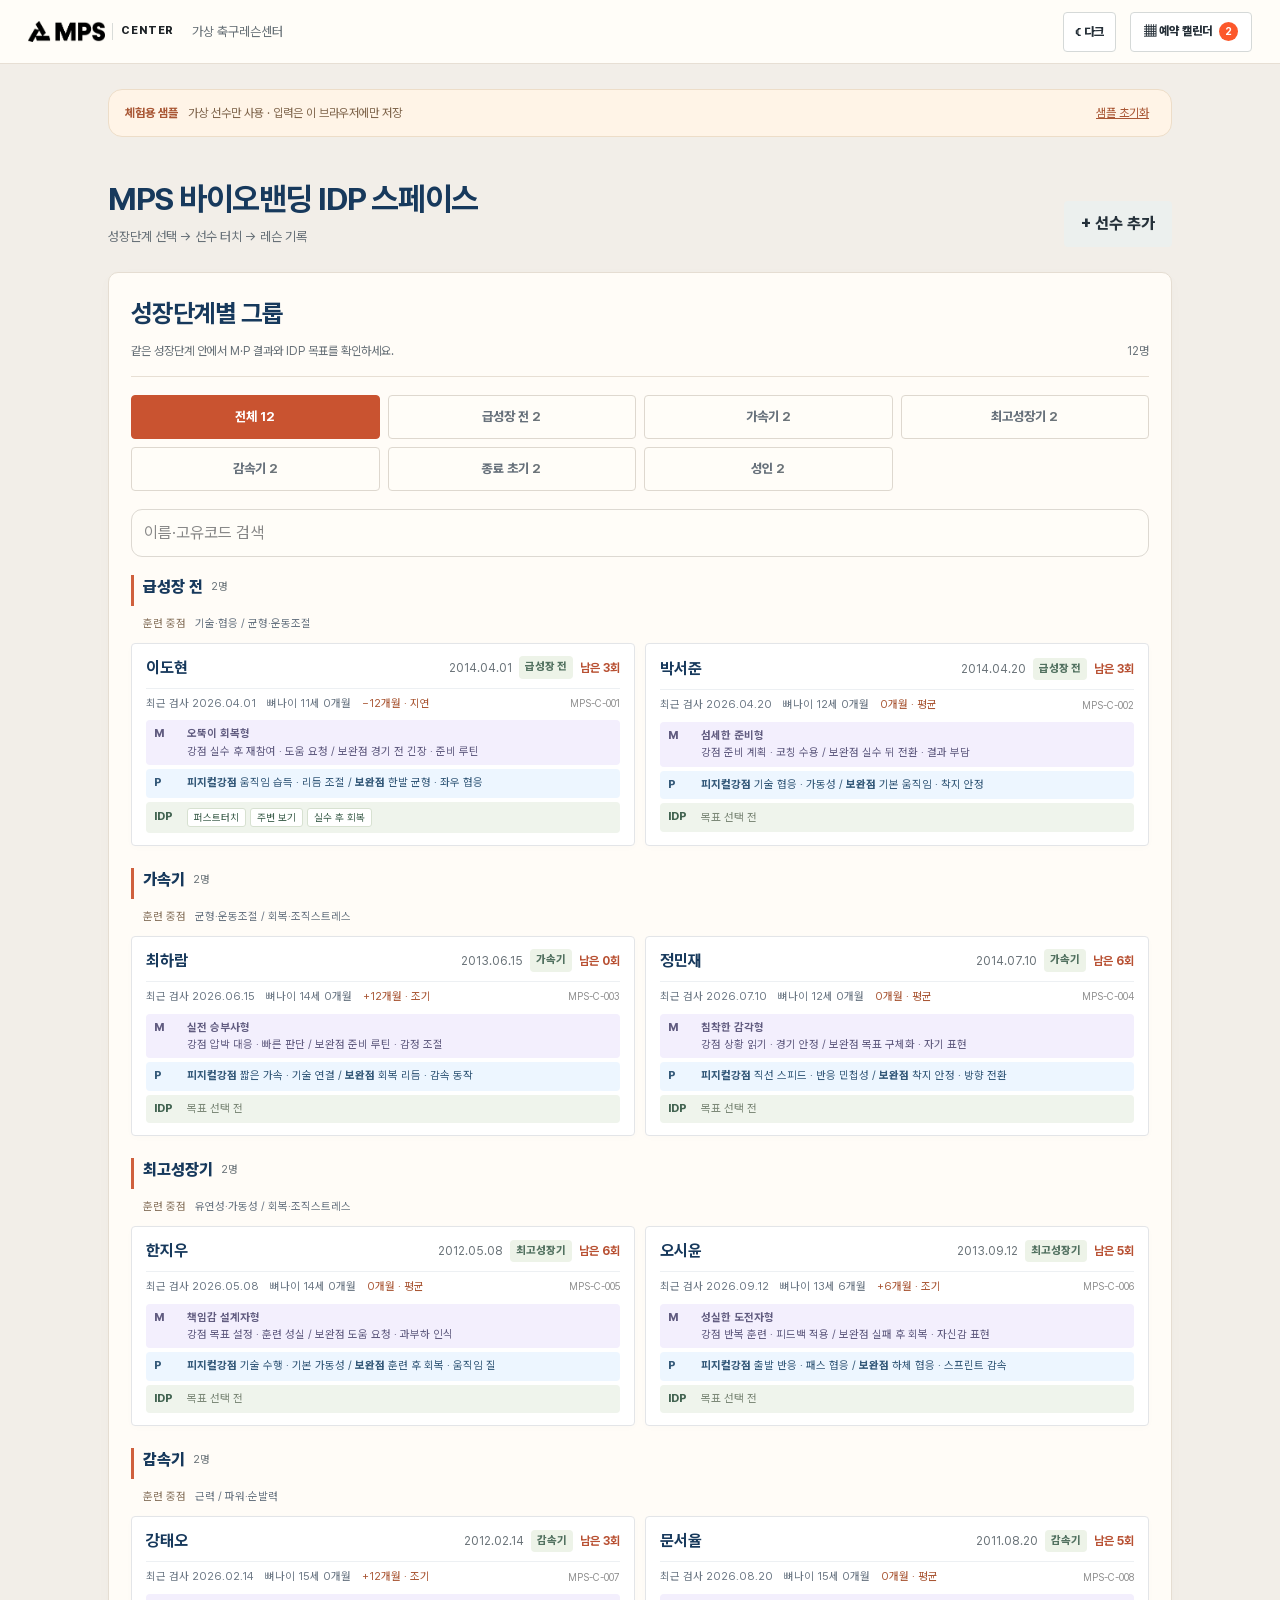
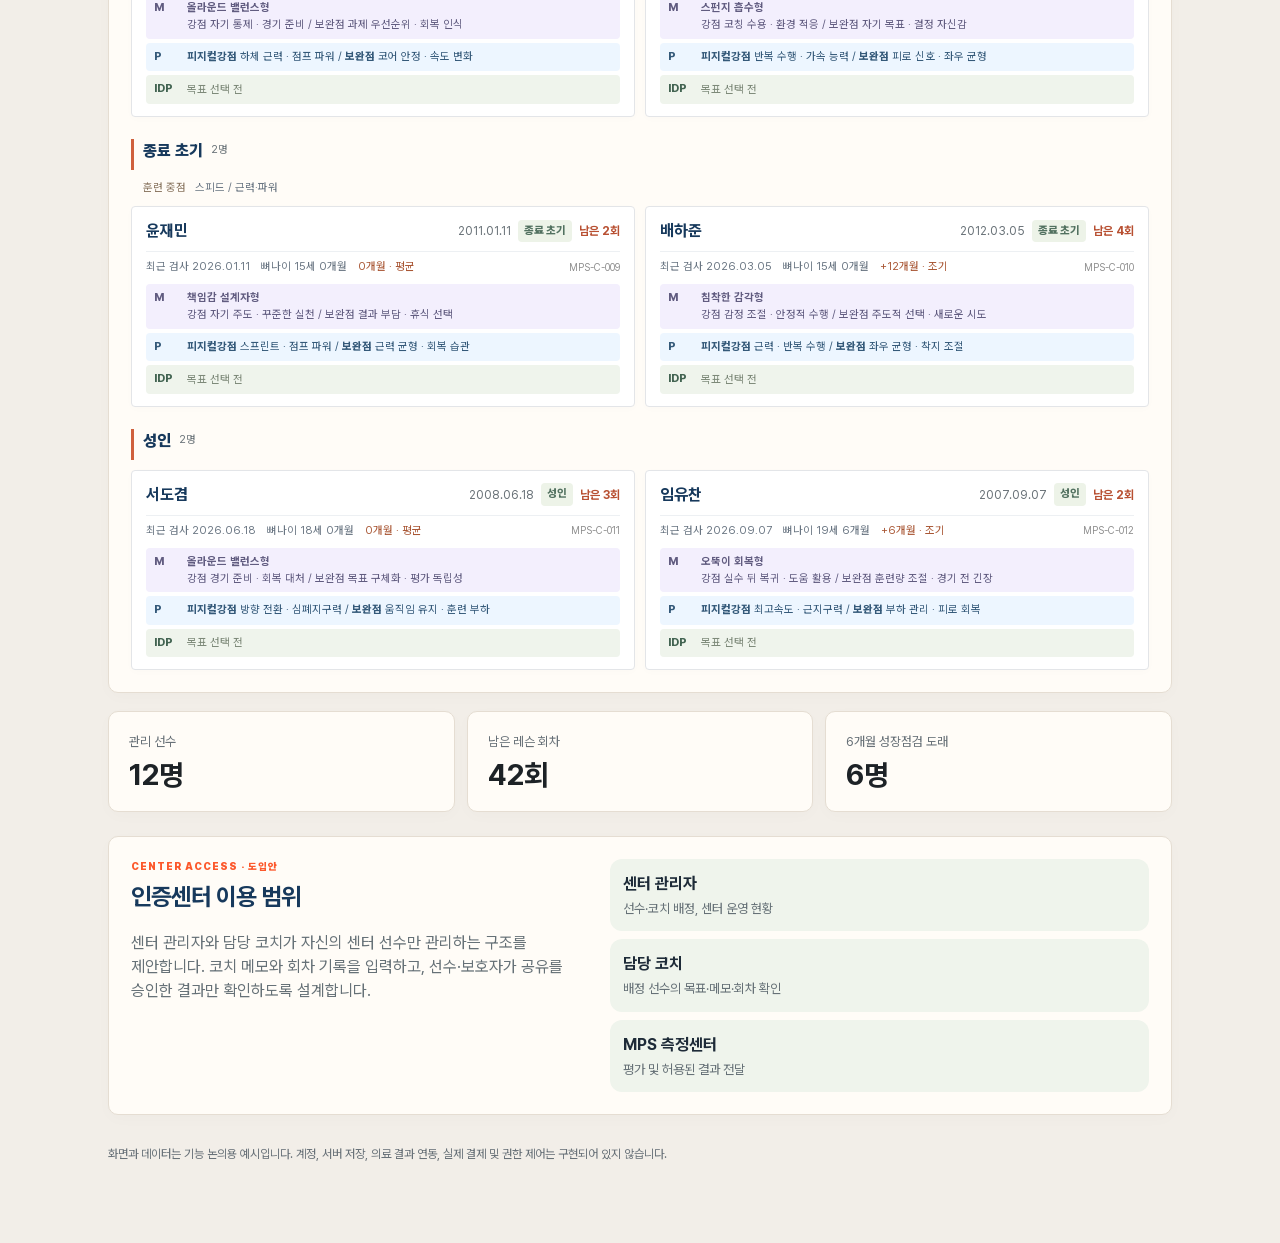
==== index.html @ d2cff434 "Add MPS bio-banding IDP center dashboard samples" ====
<!doctype html>
<html lang="ko" data-initial-theme="light">
<head><meta charset="utf-8"><meta name="viewport" content="width=device-width, initial-scale=1"><meta name="description" content="MPS 레슨센터 지도자용 선수관리 대시보드 샘플"><title>MPS Center | 선수관리 샘플</title><link rel="stylesheet" href="style.css"></head>
<body>
  <header class="topbar"><div class="brand"><img src="logo.png" alt="MPS"><span>CENTER</span></div><span class="center-name">가상 축구레슨센터</span><div class="header-actions"><button id="theme-toggle" class="theme-toggle" type="button" aria-label="라이트 모드로 변경" aria-pressed="false">☼ <span>라이트</span></button><button id="calendar-open" class="calendar-trigger" type="button" aria-haspopup="dialog">▦ 예약 캘린더 <b id="upcoming-count">0</b></button></div></header>
  <main class="shell">
    <div class="demo"><b>체험용 샘플</b><span>가상 선수만 사용 · 입력은 이 브라우저에만 저장</span><button id="reset" type="button">샘플 초기화</button></div>
    <div class="heading"><div><h1>MPS 바이오밴딩 IDP 스페이스</h1><p>성장단계 선택 → 선수 터치 → 레슨 기록</p></div><button class="button soft" id="add-player" type="button">+ 선수 추가</button></div>
    <div class="main-grid"><section class="roster panel" aria-labelledby="roster-title"><div class="panel-head"><div><h2 id="roster-title">성장단계별 그룹</h2><p class="roster-intro">같은 성장단계 안에서 M·P 결과와 IDP 목표를 확인하세요.</p></div><span id="visible-count"></span></div><div id="stage-filters" class="stage-filters" aria-label="성장단계 필터"></div><div id="stage-guide" class="stage-guide" hidden aria-live="polite"></div><label class="search-label"><span class="sr-only">선수 검색</span><input id="search" type="search" placeholder="이름·고유코드 검색"></label><div id="player-list" class="player-list"></div></section></div>
    <section class="stats" aria-label="센터 운영 요약"><article><span>관리 선수</span><strong id="total-players">0명</strong></article><article><span>남은 레슨 회차</span><strong id="total-remaining">0회</strong></article><article><span>6개월 성장점검 도래</span><strong id="due-count">0명</strong></article></section>
    <section class="access panel"><div><p class="eyebrow">CENTER ACCESS · 도입안</p><h2>인증센터 이용 범위</h2><p>센터 관리자와 담당 코치가 자신의 센터 선수만 관리하는 구조를 제안합니다. 코치 메모와 회차 기록을 입력하고, 선수·보호자가 공유를 승인한 결과만 확인하도록 설계합니다.</p></div><div class="access-cards"><div><b>센터 관리자</b><span>선수·코치 배정, 센터 운영 현황</span></div><div><b>담당 코치</b><span>배정 선수의 목표·메모·회차 확인</span></div><div><b>MPS 측정센터</b><span>평가 및 허용된 결과 전달</span></div></div></section>
    <footer>화면과 데이터는 기능 논의용 예시입니다. 계정, 서버 저장, 의료 결과 연동, 실제 결제 및 권한 제어는 구현되어 있지 않습니다.</footer>
  </main>
  <dialog id="player-detail-dialog" aria-label="선수 정보 및 수정"><div class="player-modal-head"><span>선수 관리</span><button id="player-detail-close" type="button" aria-label="선수 정보 닫기">×</button></div><section class="detail" id="detail" aria-live="polite"></section></dialog>
  <dialog id="player-dialog"><form id="player-form" method="dialog"><div class="dialog-head"><h2>선수 추가</h2><button type="button" id="close-dialog" aria-label="닫기">×</button></div><p>가상 선수만 입력하세요. 고유코드는 자동으로 붙고, MPS 검사 결과는 연계 전으로 표시됩니다.</p><label>선수 이름<input name="name" required maxlength="20" autocomplete="off"></label><label>생년월일<input name="dob" type="date" required></label><label>소속 반<input name="group" maxlength="20" placeholder="예: U12" autocomplete="off"></label><label>담당 코치<input name="coach" maxlength="20" autocomplete="off"></label><button class="button primary" type="submit">추가하기</button></form></dialog>
  <dialog id="calendar-dialog" aria-labelledby="calendar-title"><div class="calendar-modal"><div class="dialog-head"><div><p class="eyebrow">CENTER SCHEDULE</p><h2 id="calendar-title">예약 캘린더</h2></div><button type="button" id="calendar-close" aria-label="예약 캘린더 닫기">×</button></div><p class="calendar-help">선수별 레슨·측정·상담 일정을 기록합니다. 예약 등록만으로 레슨 회차가 차감되지는 않습니다.</p><div class="calendar-layout"><section class="calendar-main" aria-label="월별 예약 달력"><div class="calendar-nav"><button type="button" id="month-prev" aria-label="이전 달">‹</button><h3 id="month-label"></h3><button type="button" id="month-next" aria-label="다음 달">›</button></div><div class="weekdays"><span>일</span><span>월</span><span>화</span><span>수</span><span>목</span><span>금</span><span>토</span></div><div class="day-grid" id="day-grid"></div></section><section class="calendar-side" aria-label="선택한 날짜의 예약"><h3 id="selected-date-label"></h3><div id="booking-list" class="booking-list"></div><form id="booking-form"><input type="hidden" name="bookingId"><label>선수<select name="playerId" id="booking-player" required></select></label><div class="form-pair"><label>날짜<input type="date" name="date" required></label><label>시간<input type="time" name="time" required value="16:00"></label></div><label>일정<select name="type"><option>레슨</option><option>측정</option><option>상담</option></select></label><label>메모<input name="memo" maxlength="100" placeholder="예: 보호자 동행"></label><div class="form-actions"><button type="button" id="booking-cancel" hidden>수정 취소</button><button class="button primary" type="submit" id="booking-submit">예약 추가</button></div></form></section></div><p class="calendar-google-note">각 예약의 ‘Google에 추가’를 누르면 새 일정 작성 화면이 열립니다. 저장은 직접 확인해 주세요. 두 캘린더는 자동 동기화되지 않습니다.</p><p class="calendar-foot">가상 선수와 예약만 사용하세요. 예약은 이 브라우저에만 저장됩니다.</p></div></dialog>
  <script src="app.js"></script><script src="idp.js"></script><script src="calendar.js"></script>
</body></html>
---- style.css ----
@font-face { font-family:Pretendard; src:url('PretendardVariable.woff2') format('woff2'); font-weight:100 900; font-display:swap; }
:root { --ink:#15312d; --green:#173c36; --muted:#718278; --line:#e0e8df; --lime:#dcefa0; }
* { box-sizing:border-box; }
body { margin:0; background:#f4f5f0; color:var(--ink); font-family:Pretendard,Arial,sans-serif; line-height:1.5; }
button,input,textarea { font:inherit; }
button { cursor:pointer; }
a { color:inherit; }
.topbar { min-height:64px; background:var(--green); color:#fff; display:flex; align-items:center; gap:18px; padding:12px max(20px,calc((100vw - 1180px)/2)); }
.brand { display:flex; align-items:center; gap:8px; font-size:15px; letter-spacing:.04em; }
.symbol { font-size:25px; color:#d8e987; line-height:1; }
.center-name { font-size:13px; color:#c1d5cb; }
.topbar a { margin-left:auto; text-decoration:none; font-size:13px; font-weight:700; }
.shell { width:min(1180px,calc(100% - 40px)); margin:auto; padding:25px 0 50px; }
.demo { display:flex; align-items:center; gap:10px; background:#e7eddb; border:1px solid #d4dfc9; padding:10px 14px; border-radius:9px; font-size:12px; color:#496057; }
.demo b { color:#24463d; white-space:nowrap; }
.demo button { margin-left:auto; white-space:nowrap; border:0; background:transparent; text-decoration:underline; font-size:12px; color:#496057; }
.heading { display:flex; justify-content:space-between; align-items:end; gap:20px; margin:44px 0 25px; }
.eyebrow { font-size:11px; font-weight:900; letter-spacing:.14em; color:#729142; margin:0 0 5px; }
.heading h1 { font-size:42px; letter-spacing:-.05em; line-height:1.1; margin:0; }
.heading p:last-child { margin:8px 0 0; color:#687d74; }
.button { border:0; border-radius:8px; padding:11px 17px; min-height:44px; font-weight:800; }
.button.primary { background:#173f36; color:white; }
.button.soft { background:#e2edbc; color:#193e35; }
.button:disabled { opacity:.45; cursor:not-allowed; }
.stats { display:grid; grid-template-columns:repeat(3,1fr); gap:12px; margin-bottom:18px; }
.stats article,.panel { background:white; border:1px solid #e1e7dc; border-radius:12px; }
.stats article { padding:20px; }
.stats span { display:block; color:#72837a; font-size:13px; }
.stats strong { display:block; font-size:29px; margin-top:7px; line-height:1.1; }
.main-grid { display:grid; grid-template-columns:350px minmax(0,1fr); gap:16px; align-items:start; }
.main-grid > * { min-width:0; }
.panel { padding:22px; }
.panel-head { display:flex; align-items:end; justify-content:space-between; gap:8px; }
.panel h2 { font-size:24px; letter-spacing:-.04em; margin:0; }
.panel-head>span { font-size:12px; color:#75847d; }
.search-label input { width:100%; border:1px solid #d6e0d8; background:#f8faf6; border-radius:8px; padding:11px 12px; margin:20px 0 10px; outline-color:#6c9a56; }
.player-list { display:grid; gap:8px; max-height:650px; overflow:auto; }
.player-item { text-align:left; display:flex; align-items:center; gap:12px; border:1px solid var(--line); background:#fff; border-radius:9px; padding:13px; width:100%; color:#18372f; }
.player-item.selected { border-color:#699746; background:#f2f8e7; }
.avatar { width:39px; height:39px; flex:0 0 39px; border-radius:50%; display:grid; place-items:center; background:#d8e9c9; color:#3c6448; font-weight:800; }
.player-meta { flex:1; min-width:0; }
.player-meta b,.player-meta small { display:block; }
.player-meta small { font-size:12px; color:#7b8a80; white-space:nowrap; overflow:hidden; text-overflow:ellipsis; }
.remaining { font-size:12px; font-weight:800; color:#47734c; }
.detail { min-height:520px; }
.detail-head { display:flex; justify-content:space-between; align-items:start; gap:12px; padding-bottom:20px; border-bottom:1px solid #e4ebe2; }
.detail-head h2 { font-size:31px; margin:3px 0; }
.detail-head p { color:#7b8980; margin:0; }
.badge { font-size:12px; font-weight:800; padding:7px 10px; border-radius:30px; background:#e4f0c9; white-space:nowrap; }
.badge.zero { background:#f5e5df; color:#9d543b; }
.detail-grid { display:grid; grid-template-columns:1fr 1fr; gap:14px; margin:20px 0; }
.info-card { background:#f5f8f2; border-radius:9px; padding:18px; }
.info-card>span { font-size:12px; color:#74887a; }
.info-card strong { display:block; font-size:22px; margin:3px 0; }
.info-card small { color:#718176; }
.mps-summary { display:grid; grid-template-columns:repeat(3,1fr); gap:7px; margin:12px 0 0; }
.mps-summary div { background:#f1f5eb; border-radius:7px; padding:12px; }
.mps-summary span,.mps-summary b { display:block; }
.mps-summary span { font-size:11px; color:#698378; }
.mps-summary b { font-size:13px; line-height:1.35; margin-top:4px; }
.detail label { display:block; font-size:13px; font-weight:800; margin:17px 0 6px; }
.detail input,.detail textarea { width:100%; border:1px solid #cfdbd1; background:white; border-radius:8px; padding:12px; outline-color:#6c9a56; color:#1c3931; }
.detail textarea { min-height:105px; resize:vertical; }
.row { display:flex; gap:9px; align-items:center; flex-wrap:wrap; }
.row input[type=number] { max-width:100px; }
.row .button { flex:none; }
.hint { font-size:12px; color:#7c8b80; margin:7px 0 0; }
.save-state { font-size:12px; color:#658645; margin-left:8px; }
.notes { margin-top:28px; border-top:1px solid #e1e9e0; padding-top:20px; }
.notes h3 { font-size:18px; margin:0 0 12px; }
.note-entry { background:#f5f7f3; border-radius:8px; padding:13px; margin-bottom:8px; }
.note-entry time { font-size:11px; color:#789082; }
.note-entry p { white-space:pre-wrap; overflow-wrap:anywhere; margin:5px 0 0; }
.empty { color:#89978b; font-size:14px; }
.detail-actions { margin-top:28px; padding-top:16px; border-top:1px solid #e5ebe3; display:flex; justify-content:flex-end; }
.text-danger { border:0; background:none; color:#a6533f; text-decoration:underline; font-size:12px; }
.access { display:grid; grid-template-columns:1fr 1.2fr; gap:30px; margin-top:24px; background:#edf1e6; }
.access p:not(.eyebrow) { color:#607369; margin-bottom:0; }
.access-cards { display:grid; gap:8px; }
.access-cards div { background:#fff; border-radius:8px; padding:13px; }
.access-cards b,.access-cards span { display:block; }
.access-cards span { font-size:13px; color:#718278; margin-top:3px; }
footer { font-size:12px; color:#7a8980; padding:30px 0; }
.sr-only { position:absolute; width:1px; height:1px; padding:0; margin:-1px; overflow:hidden; clip:rect(0,0,0,0); white-space:nowrap; border:0; }
dialog { width:min(440px,calc(100% - 30px)); border:0; border-radius:13px; padding:26px; box-shadow:0 25px 70px #0003; }
dialog::backdrop { background:#10251dd0; }
.dialog-head { display:flex; justify-content:space-between; align-items:center; }
.dialog-head h2 { margin:0; }
.dialog-head button { border:0; background:none; font-size:25px; }
dialog p { font-size:13px; color:#77877c; }
dialog label { display:block; font-size:13px; font-weight:800; margin:16px 0; }
dialog input { display:block; width:100%; margin-top:6px; border:1px solid #cbd8cc; border-radius:7px; padding:12px; }
dialog .button { width:100%; margin-top:8px; }
@media(max-width:850px) { .main-grid { grid-template-columns:300px minmax(0,1fr); } .access { grid-template-columns:1fr; } }
@media(max-width:700px) {
 .topbar { padding:12px 18px; } .center-name { display:none; }
 .shell { width:calc(100% - 28px); padding-top:15px; }
 .demo { align-items:start; flex-wrap:wrap; } .demo span { flex-basis:100%; order:2; } .demo button { margin-left:auto; }
 .heading { margin:32px 0 20px; align-items:center; } .heading h1 { font-size:33px; } .heading p:last-child { font-size:13px; }
 .stats { gap:7px; } .stats article { padding:13px; } .stats span { font-size:11px; } .stats strong { font-size:20px; }
 .main-grid { grid-template-columns:1fr; } .panel { padding:18px; }
 .player-list { display:grid; overflow:auto; max-height:320px; }
 .player-item { min-width:0; max-width:none; } .detail { min-height:0; }
 .access { margin-top:16px; } .detail-grid { gap:8px; } .info-card { padding:13px; } .info-card strong { font-size:18px; }
}
@media(max-width:420px) {
 .topbar a { font-size:12px; } .heading .button { padding:10px; font-size:12px; }
 .detail-head h2 { font-size:26px; } .row input[type=number] { max-width:90px; }
 .mps-summary { grid-template-columns:1fr; }
 .mps-summary div { display:flex; justify-content:space-between; gap:10px; }
 .mps-summary b { margin:0; }
}
/* Match the MPS parents' guide: white reading surface, ink, orange, warm cards. */
:root{--ink:#17181a;--green:#17181a;--muted:#697582;--line:#e4e5e8;--lime:#fff1ec;--orange:#fc582b;--surface:#f6f6f7;--warm:#fff1ec}
body{background:#eeefef;color:var(--ink);word-break:keep-all}
.topbar{max-width:1120px;margin:auto;background:#fffffffa;color:var(--ink);border-bottom:1px solid var(--line);padding:0 28px;height:64px}
.brand{gap:7px;font-size:11px;font-weight:800;color:var(--ink)}
.brand img{width:77px;height:auto}
.brand span{border-left:1px solid var(--line);padding-left:8px;letter-spacing:.08em}
.center-name{color:var(--muted)}
.topbar a{color:var(--orange)}
.shell{width:min(1120px,100%);background:#fff;min-height:calc(100vh - 64px);padding:25px 28px 50px;box-shadow:0 0 70px #17181a06}
.demo{background:var(--warm);border-color:#f4d4c8;color:#934127;border-radius:14px;padding:13px 16px}
.demo b{color:#b53b18}.demo button{color:#b53b18}
.eyebrow{color:var(--muted);font-size:10px;letter-spacing:.1em}
.heading{margin:43px 0 25px}.heading h1{font-size:38px;color:var(--ink);letter-spacing:-.04em}.heading p:last-child{color:var(--body,#4b4d52)}
.button{border-radius:12px}.button.primary{background:var(--orange);color:#fff}.button.soft{background:var(--surface);color:var(--ink)}
.stats article,.panel{border-color:var(--line);border-radius:18px;background:#fff}
.stats span,.panel-head>span,.player-meta small,.detail-head p,.info-card>span,.info-card small,.hint,.empty,footer{color:var(--muted)}
.stats strong,.panel h2,.detail-head h2{color:var(--ink)}
.search-label input,.detail input,.detail textarea{background:#fff;border-color:#dcdde0;border-radius:11px;color:var(--ink)}
.search-label input{background:var(--surface)}
.player-item{border-color:var(--line);color:var(--ink);border-radius:14px}
.player-item.selected{border-color:#fc582b;background:var(--warm)}
.avatar{background:#ffe1d7;color:#b53b18}.remaining{color:#b53b18}
.badge{background:var(--warm);color:#b53b18}.badge.zero{background:var(--surface);color:var(--muted)}
.info-card{background:var(--surface);border-radius:13px}
.mps-summary div{border-radius:13px}.mps-summary div:nth-child(1){background:var(--warm)}.mps-summary div:nth-child(2){background:#e9f1f6}.mps-summary div:nth-child(3){background:#f2f0fa}
.mps-summary div:nth-child(1) span{color:#b53b18}.mps-summary div:nth-child(2) span{color:#315b7a}.mps-summary div:nth-child(3) span{color:#64558a}
.mps-summary b{color:var(--ink)}
.note-entry{background:var(--surface);border-radius:13px}.note-entry time{color:var(--muted)}
.access{background:var(--surface);border-radius:18px}.access p:not(.eyebrow),.access-cards span{color:var(--muted)}.access-cards div{border-radius:12px}
.text-danger{color:#b53b18}
dialog{border-radius:20px;font-family:Pretendard,Arial,sans-serif}dialog::backdrop{background:#17181a80;backdrop-filter:blur(4px)}dialog input{border-color:var(--line);border-radius:10px}
button:focus-visible,a:focus-visible,input:focus-visible,textarea:focus-visible{outline:3px solid #315b7a;outline-offset:2px}
@media(max-width:700px){.topbar{padding:0 20px}.shell{padding:16px 20px 40px}.heading{margin:30px 0 20px}.heading h1{font-size:32px}.stats article{border-radius:15px}.panel{border-radius:18px}.player-list{max-height:320px}.access{margin-top:16px}}
@media(max-width:359px){.topbar{padding:0 16px}.shell{padding:15px 16px 35px}.brand span{font-size:9px}.heading h1{font-size:30px}.stats strong{font-size:18px}.stats span{font-size:10px}}
/* Dark MPS IR palette, matched to the existing football-center dashboard. */
:root{color-scheme:dark;--ink:#f6f6f6;--green:#191919;--muted:#aaa;--line:#404040;--lime:#fc582b;--orange:#fc582b;--surface:#383838;--warm:#30221e}
body{background:#191919;color:#f6f6f6}
.topbar{background:#191919;color:#f6f6f6;border-color:#303030;box-shadow:none;max-width:none}
.brand{color:#fff}.brand img{filter:brightness(0) invert(1)}.brand span{border-color:#4b4b4b}.center-name{color:#bbb}.topbar a{color:#bbb}
.header-actions{display:flex;align-items:center;gap:14px;margin-left:auto}.header-actions a{margin-left:0;white-space:nowrap}
.calendar-trigger{border:1px solid #555;background:#292929;color:#fff;border-radius:999px;min-height:40px;padding:8px 13px;font-size:12px;font-weight:800;white-space:nowrap}.calendar-trigger:hover{border-color:var(--orange)}.calendar-trigger b{background:var(--orange);color:#fff;border-radius:50%;display:inline-grid;place-items:center;min-width:19px;height:19px;font-size:10px;margin-left:4px;padding:0 4px}
.shell{background:#191919;box-shadow:none;max-width:1280px}
.demo{background:#30221e;border-color:#684332;color:#f2b29e}.demo b,.demo button{color:#ff8c69}
.heading h1,.stats strong,.panel h2,.detail-head h2{color:#fff}.heading p:last-child{color:#aaa}.eyebrow{color:var(--orange)}
.button.primary{background:var(--orange);color:#fff}.button.soft{background:#383838;color:#f4f4f4}.button.soft:hover{background:#4b4b4b}
.stats article,.panel{background:#2c2c2c;border-color:#404040;border-radius:20px}.stats span,.panel-head>span,.player-meta small,.detail-head p,.info-card>span,.info-card small,.hint,.empty,footer{color:#aaa}
.search-label input,.detail input,.detail textarea{background:#242424;border-color:#505050;color:#fff}.search-label input::placeholder,.detail textarea::placeholder,.detail input::placeholder{color:#888}
.player-item{background:#303030;border-color:#494949;color:#fff}.player-item.selected{background:#3d302a;border-color:var(--orange)}.avatar{background:#4b342c;color:#ff9a7d}.remaining{color:#ff8c69}
.detail-head{border-color:#454545}.badge{background:#4b342c;color:#ff9a7d}.badge.zero{background:#484848;color:#bbb}.info-card{background:#383838}.mps-summary div:nth-child(1){background:#44332b}.mps-summary div:nth-child(2){background:#283c48}.mps-summary div:nth-child(3){background:#39324b}.mps-summary div:nth-child(1) span{color:#ff997c}.mps-summary div:nth-child(2) span{color:#86d1f1}.mps-summary div:nth-child(3) span{color:#bfb3ff}.mps-summary b{color:#fff}
.notes,.detail-actions{border-color:#454545}.note-entry{background:#383838}.note-entry time{color:#aaa}.text-danger{color:#ff9a7d}.access{background:#242424}.access p:not(.eyebrow),.access-cards span{color:#aaa}.access-cards div{background:#353535}footer{color:#999}
dialog{background:#242424;color:#fff;border:1px solid #4b4b4b}.dialog-head button{color:#ddd}dialog p{color:#aaa}dialog input,dialog select{background:#303030;color:#fff;border:1px solid #555}.dialog-head h2{color:#fff}
button:focus-visible,a:focus-visible,input:focus-visible,textarea:focus-visible,select:focus-visible{outline:3px solid var(--orange);outline-offset:2px}
/* Calendar and reservation editor. */
#calendar-dialog{width:min(930px,calc(100% - 24px));max-width:none;max-height:min(92vh,900px);padding:0;overflow:auto;border-radius:20px}
.calendar-modal{padding:24px}.calendar-modal .dialog-head{border-bottom:1px solid #444;padding-bottom:15px}.calendar-modal .dialog-head .eyebrow{margin-bottom:3px}.calendar-modal .dialog-head h2{font-size:26px}.calendar-help,.calendar-foot{font-size:12px;color:#aaa;line-height:1.6;margin:13px 0}.calendar-layout{display:grid;grid-template-columns:minmax(0,1.2fr) minmax(270px,.8fr);gap:18px}.calendar-main,.calendar-side{background:#2c2c2c;border:1px solid #454545;border-radius:16px;padding:17px;min-width:0}.calendar-nav{display:flex;align-items:center;justify-content:space-between;margin-bottom:14px}.calendar-nav h3{font-size:18px}.calendar-nav button{border:1px solid #555;border-radius:50%;background:#383838;color:#fff;width:36px;height:36px;font-size:22px;line-height:1}.weekdays,.day-grid{display:grid;grid-template-columns:repeat(7,minmax(0,1fr));gap:5px}.weekdays span{text-align:center;font-size:11px;color:#aaa;padding:6px 0}.weekdays span:first-child{color:#ff9376}.day-grid button,.day-grid .blank{min-height:54px;border:1px solid #414141;border-radius:10px;background:#353535;color:#f3f3f3;padding:6px;text-align:left;font-size:12px}.day-grid button:hover{border-color:#ff8966}.day-grid button.selected{border-color:var(--orange);background:#4a3028}.day-grid button.today{box-shadow:inset 0 0 0 1px #aaa}.day-grid button.has-bookings:after{content:'';display:block;width:5px;height:5px;background:var(--orange);border-radius:50%;margin-top:4px}.day-grid .blank{visibility:hidden}.calendar-side h3{font-size:16px;margin:0 0 10px}.booking-list{display:grid;gap:7px;max-height:180px;overflow:auto;margin-bottom:16px}.booking-row{border:1px solid #505050;background:#383838;border-radius:10px;padding:9px 10px;display:grid;grid-template-columns:1fr auto;gap:5px}.booking-row b{font-size:12px}.booking-row span{font-size:11px;color:#aaa}.booking-row small{grid-column:1/-1;color:#bbb}.booking-row button{border:0;background:none;color:#ff9677;font-size:11px;padding:0 3px}.calendar-side form{border-top:1px solid #494949;padding-top:12px}.calendar-side label{display:block;font-size:12px;font-weight:750;margin:9px 0}.calendar-side input,.calendar-side select{display:block;width:100%;margin-top:5px;padding:9px 10px;border:1px solid #555;border-radius:9px;background:#262626;color:#fff;min-height:40px}.form-pair{display:grid;grid-template-columns:1fr 1fr;gap:8px}.form-actions{display:flex;align-items:center;gap:8px;margin-top:13px}.form-actions .button{flex:1}.form-actions button:not(.button){background:none;border:0;color:#aaa;text-decoration:underline}.calendar-foot{margin-bottom:0}
@media(max-width:700px){.topbar{padding:10px 14px;min-height:64px}.brand img{width:59px}.brand span{font-size:10px}.header-actions{gap:7px}.calendar-trigger{padding:7px 9px;font-size:11px}.header-actions a{font-size:11px}.shell{background:#191919}.calendar-layout{grid-template-columns:1fr}.calendar-modal{padding:16px}.calendar-main,.calendar-side{padding:13px}.day-grid button,.day-grid .blank{min-height:44px;padding:5px}.calendar-help{font-size:11px}}
@media(max-width:380px){.brand span{display:none}.calendar-trigger{font-size:10px;padding:7px}.header-actions a{font-size:10px}.form-pair{grid-template-columns:1fr 1fr}}
.day-grid button small{display:block;color:#ff9677;font-size:9px;line-height:1.2;margin-top:3px}.calendar-side .empty{padding:12px 4px;text-align:left}
/* Growth-stage roster and one-tap player workflow. */
.main-grid{grid-template-columns:1fr;gap:16px}
.roster-intro{color:#aaa;font-size:13px;margin:10px 0 0}
.stage-filters{display:flex;gap:8px;overflow-x:auto;padding:18px 0 2px;scrollbar-width:thin}
.stage-chip{flex:none;min-height:44px;border:1px solid #555;border-radius:999px;background:#383838;color:#ddd;padding:9px 15px;font-size:13px;font-weight:750}
.stage-chip b{margin-left:3px;color:#aaa}
.stage-chip.active{background:#fc582b;border-color:#fc582b;color:#fff}
.stage-chip.active b{color:#fff}
.search-label input{margin:16px 0 18px;min-height:46px}
.player-list{max-height:none;overflow:visible;gap:22px}
.stage-group{min-width:0}
.stage-group-head{display:flex;align-items:center;gap:10px;margin:0 0 10px}
.stage-group-head h3{margin:0;font-size:17px;color:#fff}
.stage-group-head span{font-size:12px;color:#aaa}
.stage-players{display:grid;grid-template-columns:repeat(2,minmax(0,1fr));gap:10px}
.player-card-button{width:100%;min-width:0;text-align:left;border:1px solid #494949;border-radius:15px;background:#343434;color:#fff;padding:17px;cursor:pointer;transition:border-color .15s,background .15s}
.player-card-button:hover{border-color:#ef815f;background:#393431}
.player-card-button.selected{border-color:#fc582b;background:#3d302a;box-shadow:inset 0 0 0 1px #fc582b}
.player-card-top{display:flex;justify-content:space-between;align-items:baseline;gap:8px}
.player-card-top strong{font-size:18px}
.player-card-top small{color:#aaa;font-size:11px;overflow-wrap:anywhere;text-align:right}
.player-sub{display:block;color:#bbb;font-size:12px;margin:3px 0 12px}
.tag-row{display:flex;flex-wrap:wrap;gap:5px}
.tag{display:inline-flex;align-items:center;min-height:27px;padding:4px 8px;border-radius:7px;background:#484848;color:#eee;font-size:11px;line-height:1.25;font-weight:700}
.tag.stage{background:#6a3626;color:#ffd0bd}.tag.maturity{background:#49372c;color:#ffd1a2}.tag.bone{background:#454545;color:#ddd}.tag.mental{background:#39324b;color:#d6c9ff}.tag.physical{background:#283c48;color:#a7dbf1}.tag.sessions{background:#554035;color:#ffb694}
.detail{min-height:0;scroll-margin-top:12px}
.growth-panel{background:#343434;border:1px solid #4e4e4e;border-radius:15px;padding:17px;margin-top:18px}
.growth-title{display:flex;justify-content:space-between;align-items:center;gap:10px}
.growth-title span{font-size:12px;color:#ff9a7b;font-weight:800}
.growth-title strong{color:#fff;background:#6a3626;border-radius:999px;padding:6px 11px;font-size:12px}
.growth-facts{display:grid;grid-template-columns:repeat(4,minmax(0,1fr));gap:8px;margin-top:15px}
.growth-facts>div{background:#292929;border-radius:10px;padding:11px;min-width:0}
.growth-facts small,.growth-facts b{display:block}
.growth-facts small{color:#aaa;font-size:11px}.growth-facts b{font-size:14px;margin-top:4px;overflow-wrap:anywhere}
.next-growth{display:flex;justify-content:space-between;align-items:center;gap:8px;border-top:1px solid #4d4d4d;padding-top:13px;margin-top:13px;font-size:13px}
.next-growth span{color:#bbb}.next-growth b{color:#fff}.next-growth.due b{color:#ff9a7b}
.quick-actions{display:flex;gap:8px;margin-top:18px}.quick-actions .button{flex:1}
.session-line{display:flex;gap:8px;flex-wrap:wrap;margin:14px 0 22px;color:#aaa;font-size:12px}.session-line>*{background:#383838;border-radius:999px;padding:6px 11px}.session-line strong{color:#ffae91}
.optional{border-top:1px solid #484848;margin-top:18px;padding-top:15px}
.optional summary{cursor:pointer;list-style:none;color:#eee;font-weight:750;min-height:44px;display:flex;align-items:center;justify-content:space-between}
.optional summary::after{content:'＋';font-size:20px;color:#ff997c}.optional[open] summary::after{content:'−'}
.optional summary::-webkit-details-marker{display:none}
.optional .row{margin-top:10px}.optional .notes{margin-top:18px}.optional textarea{margin:9px 0}
.booking-row .google-event{grid-column:1/-1;justify-self:start;display:inline-flex;align-items:center;min-height:32px;color:#ffae91;font-size:11px;font-weight:800;text-decoration:none}
.booking-row .google-event:hover{text-decoration:underline}
.calendar-google-note{color:#bbb;font-size:12px;line-height:1.5;margin:8px 0 0}
@media(max-width:700px){.stage-players{grid-template-columns:1fr}.player-list{max-height:none;overflow:visible}.detail{min-height:0}.growth-facts{grid-template-columns:repeat(2,minmax(0,1fr))}.player-card-button{padding:15px}.stats strong{font-size:21px}}
@media(max-width:420px){.heading{align-items:flex-start;gap:10px}.heading h1{font-size:29px}.heading .button{font-size:12px;flex:none;padding:10px}.quick-actions{flex-direction:column}.growth-panel{padding:14px}.growth-facts b{font-size:13px}.stats article{padding:11px}.stats span{line-height:1.3}}
/* Tap a player to work inside one focused modal. */
#player-detail-dialog{width:min(720px,calc(100% - 24px));max-width:none;max-height:min(92dvh,920px);padding:0;overflow:auto;border-radius:20px;overscroll-behavior:contain}
.player-modal-head{position:sticky;top:0;z-index:2;display:flex;justify-content:space-between;align-items:center;min-height:58px;padding:8px 22px;background:#242424;border-bottom:1px solid #454545;color:#ff9a7b;font-size:12px;font-weight:800;letter-spacing:.04em}
.player-modal-head button{width:44px;height:44px;border:0;border-radius:50%;background:#383838;color:#fff;font-size:25px;line-height:1}
#player-detail-dialog .detail{padding:22px;background:#2c2c2c;border:0;border-radius:0}
#player-detail-dialog .detail-head{padding-bottom:17px}
#player-detail-dialog .detail-head h2{font-size:29px}
.profile-fields{display:grid;grid-template-columns:repeat(2,minmax(0,1fr));gap:0 12px}
.profile-fields label{min-width:0}
.profile-fields input{min-height:44px}
.profile-save-row{display:flex;align-items:center;gap:8px;flex-wrap:wrap;margin-top:10px}
@media(max-width:700px){#player-detail-dialog{width:100%;max-height:100dvh;min-height:100dvh;margin:0;border-radius:0;border:0}.player-modal-head{padding:8px 17px}#player-detail-dialog .detail{padding:18px 16px 30px}.profile-fields{grid-template-columns:1fr}.profile-fields label{margin:12px 0 4px}}
/* Bio-banding 2.0: all stages visible, results readable on the roster. */
.stage-filters{display:grid;grid-template-columns:repeat(4,minmax(0,1fr));gap:8px;overflow:visible}
.stage-chip{min-width:0;width:100%;padding:8px 6px;white-space:normal;line-height:1.2;text-align:center}
.player-card-button{display:block}
.card-primary-tags{margin:9px 0 13px}
.card-facts{display:grid;grid-template-columns:repeat(2,minmax(0,1fr));gap:7px;margin-bottom:10px}
.card-facts>span{min-width:0;padding:9px 10px;background:#292929;border:1px solid #454545;border-radius:5px}
.card-facts small,.card-facts b{display:block}
.card-facts small{font-size:11px;color:#aaa}.card-facts b{margin-top:3px;font-size:13px;color:#fff;overflow-wrap:anywhere}
.card-insight{display:block;padding:10px 11px;border-radius:5px;margin-top:7px;font-size:12px;line-height:1.45}
.card-insight b,.card-insight span{display:block}.card-insight b{margin-bottom:4px}
.card-insight.mental{background:#39324b;color:#e4dcff}.card-insight.physical{background:#283c48;color:#c3e7f5}
.insight-panels{display:grid;grid-template-columns:1fr 1fr;gap:9px;margin-top:13px}
.insight-panel{min-width:0;padding:15px;border-radius:6px}
.insight-panel.mental{background:#39324b}.insight-panel.physical{background:#283c48}
.insight-panel>span{font-size:11px;font-weight:800;color:#d7cbff}.insight-panel.physical>span{color:#a7dbf1}
.insight-panel h3{font-size:17px;margin:7px 0 13px;color:#fff}
.insight-pair{display:grid;grid-template-columns:1fr 1fr;gap:8px}
.insight-pair>div,.recommendations{background:#26252b88;border-radius:5px;padding:9px}
.insight-pair small,.recommendations small{display:block;color:#bbb;font-size:11px;margin-bottom:7px}
.insight-pair b{display:block;font-size:12px;font-weight:650;margin:4px 0}
.recommendations{background:#22333b}.recommendations ul{padding-left:18px;margin:4px 0;color:#e7f7ff;font-size:12px;line-height:1.5}
#player-detail-dialog{position:fixed;inset:auto 0 0;margin:0 auto;max-height:min(90dvh,920px);border-radius:14px 14px 0 0}
#player-detail-dialog[open]{animation:player-sheet-up .28s cubic-bezier(.2,.8,.2,1) both}
@keyframes player-sheet-up{from{transform:translateY(100%);opacity:.85}to{transform:translateY(0);opacity:1}}
@media(prefers-reduced-motion:reduce){#player-detail-dialog[open]{animation:none}}
button,.button{border-radius:4px!important}
@media(max-width:700px){.heading{display:block}.heading h1{font-size:28px;line-height:1.2}.heading .button{margin-top:16px}.stage-filters{grid-template-columns:repeat(2,minmax(0,1fr))}.stage-chip{font-size:12px;min-height:44px}.card-facts b{font-size:13px}.insight-panels{grid-template-columns:1fr}#player-detail-dialog{width:100%;min-height:0;max-height:92dvh;inset:auto 0 0;margin:0;border-radius:14px 14px 0 0;border:0}}
@media(max-width:380px){.card-facts b{font-size:12px}.stage-chip{font-size:11px}}
@media(max-width:700px){.stage-filters{grid-template-columns:repeat(3,minmax(0,1fr))}.stage-chip{padding:7px 3px;font-size:11px}.roster-intro{margin-top:6px}.heading{margin:22px 0 18px}.heading .button{margin-top:10px}.demo{padding:9px 12px}.stats{margin-bottom:12px}}
@media(max-width:700px){.stage-filters{grid-template-columns:repeat(6,minmax(0,1fr));gap:5px}.stage-chip{display:flex;flex-direction:column;align-items:center;justify-content:center;min-width:0;min-height:58px;padding:4px 1px;font-size:10px;line-height:1.15;overflow-wrap:anywhere;word-break:keep-all}.stage-chip b{display:block;margin:3px 0 0;font-size:10px}.stage-chip.all{grid-column:1/-1;min-height:42px;flex-direction:row;gap:4px;font-size:12px}.stage-chip.all b{display:inline;margin:0;font-size:12px}}
@media(max-width:380px){.stage-chip{font-size:9px}.stage-chip b{font-size:9px}}
/* Compact EMR-style roster rows. */
.compact-player{padding:12px 14px}
.compact-top{display:grid;grid-template-columns:minmax(0,1fr) max-content max-content max-content;align-items:center;gap:7px;min-width:0;padding-bottom:8px;border-bottom:1px solid #4b4b4b}
.compact-top strong{min-width:0;overflow:hidden;text-overflow:ellipsis;white-space:nowrap;font-size:16px}
.compact-dob{white-space:nowrap;color:#c6c6c6;font-size:12px}
.compact-stage{white-space:nowrap;background:#583729;color:#ffd0bd;padding:3px 6px;border-radius:4px;font-size:11px;font-weight:800}
.compact-remaining{white-space:nowrap;color:#ffad91;font-size:12px}
.compact-measure{display:flex;flex-wrap:wrap;align-items:center;gap:3px 11px;padding:8px 0 5px;color:#bbb;font-size:11px;line-height:1.35}
.compact-measure span:nth-child(3){color:#ffbc9e}.compact-measure small{color:#8e8e8e;margin-left:auto;font-size:10px}
.compact-result{display:flex;gap:7px;align-items:baseline;min-width:0;padding:5px 7px;margin-top:4px;border-left:3px solid;font-size:11px;line-height:1.4}
.compact-result b{flex:none;white-space:nowrap;font-weight:800}
.compact-result span{min-width:0;overflow-wrap:anywhere}
.compact-result.mental{border-color:#a98ff4;background:#39324b66;color:#ded4ff}
.compact-result.physical{border-color:#6bbadb;background:#283c4866;color:#c5e7f5}
@media(max-width:700px){.compact-player{padding:10px 11px}.compact-top{gap:4px}.compact-top strong{font-size:14px}.compact-dob{font-size:10px}.compact-stage{font-size:10px;padding:3px 4px}.compact-remaining{font-size:11px}.compact-measure{gap:3px 7px;font-size:10px}.compact-result{font-size:10px}}
@media(max-width:380px){.compact-top strong{font-size:13px}.compact-dob{font-size:9px}.compact-stage{font-size:9px}.compact-remaining{font-size:10px}}
@media(max-width:700px){.compact-measure,.compact-result{font-size:11px}}
@media(max-width:380px){.compact-measure,.compact-result{font-size:10px}}
@media(max-width:700px){.stage-chip:not(.all){min-height:72px;padding:6px 2px;font-size:12px;font-weight:850;line-height:1.18}.stage-chip:not(.all) span{display:block;max-width:100%;overflow-wrap:anywhere}.stage-chip:not(.all) b{font-size:13px;margin-top:5px}}
/* Stage-first coach flow: one stage, one player, one observation point. */
.main-grid{grid-template-columns:minmax(0,1fr)}
.stats{margin-top:18px}
.stage-guide{margin:12px 0 2px;padding:14px 16px;border:1px solid #98533d;border-left:4px solid #fc582b;border-radius:5px;background:#352b27}
.stage-guide[hidden]{display:none}
.stage-guide .eyebrow{display:block;color:#ffab8b;margin:0}
.stage-guide p{margin:5px 0 10px;color:#f2e8e2;font-size:14px;line-height:1.4}
.stage-guide>div{display:flex;gap:7px;flex-wrap:wrap}
.stage-guide>div span{display:inline-flex;align-items:center;min-height:30px;padding:5px 9px;border:1px solid #6d554b;border-radius:4px;background:#42342f;color:#ffcfbb;font-size:12px;font-weight:750}
.focus-panel{margin-top:18px;padding:16px;border:1px solid #98533d;border-radius:5px;background:#392b27}
.focus-panel .eyebrow{color:#ffad8d}
.focus-panel p{margin:7px 0 13px;color:#f5e8e1;font-size:14px}
.focus-choices{display:grid;grid-template-columns:repeat(2,minmax(0,1fr));gap:8px}
.focus-choice{min-width:0;min-height:54px;padding:9px 10px;border:1px solid #785748;border-radius:4px;background:#4b3932;color:#fff;font-size:14px;font-weight:800;text-align:center;line-height:1.3}
.focus-choice.active{border-color:#fc582b;background:#a84627;box-shadow:inset 0 0 0 1px #ff9a73}
.focus-panel>small{display:block;margin-top:9px;color:#c9b7ad;font-size:11px;line-height:1.4}
.stage-compare{display:grid;grid-template-columns:minmax(0,1fr) auto minmax(0,1fr);align-items:center;gap:8px;margin-top:13px}
.stage-compare>div{min-width:0;padding:10px;border:1px solid #4d4d4d;border-radius:5px;background:#292929}
.stage-compare small,.stage-compare b{display:block}
.stage-compare small{color:#aaa;font-size:11px}.stage-compare b{margin-top:3px;color:#fff;font-size:14px}
.stage-compare>span{color:#ff9978;font-size:18px;font-weight:850}
.stage-change{margin:9px 0 0;color:#ffb99d;font-size:12px;font-weight:700}
.lesson-check{margin:9px 0 0;padding:9px 11px;border-left:3px solid #fc582b;background:#42342e;color:#ffd4c2;font-size:12px}
@media(max-width:700px){.stage-guide{padding:12px}.stage-guide p{font-size:13px}.focus-panel{padding:13px}.focus-choice{min-height:58px;font-size:13px}.stage-compare b{font-size:13px}}
/* Compact player sheet and paired light/dark center samples. */
.theme-toggle{min-height:40px;padding:7px 11px;border:1px solid #555;background:#292929;color:#eee;font-size:12px;font-weight:800;white-space:nowrap}
.button.primary{background:#c93f1d;color:#fff}
.stage-chip.active{background:#c93f1d;border-color:#c93f1d}
#player-detail-dialog .detail-head{padding-bottom:12px}
#player-detail-dialog .quick-actions{margin-top:14px}
#player-detail-dialog .quick-actions .button{min-height:48px}
#player-detail-dialog .session-line{margin:9px 0 15px;gap:5px}
#player-detail-dialog .session-line>*{padding:4px 8px;border-radius:4px}
.compact-insights{display:grid;grid-template-columns:1fr;gap:6px;margin-top:0}
.insight-strip{min-width:0;padding:10px 12px;border:1px solid #474747;border-left:3px solid #8171a9;border-radius:5px;background:#303033}
.insight-strip.physical{border-left-color:#6096a7}
.insight-strip-head{display:flex;gap:7px;align-items:baseline;min-width:0}
.insight-strip-head span{flex:none;color:#b5a4df;font-size:11px;font-weight:800}
.insight-strip.physical .insight-strip-head span{color:#95c9d8}
.insight-strip-head strong{min-width:0;color:#f5f5f5;font-size:14px;font-weight:800;line-height:1.3}
.insight-inline{display:flex;gap:5px 14px;flex-wrap:wrap;margin-top:5px}
.insight-inline p,.insight-recs{margin:0;color:#d4d4d4;font-size:11px;line-height:1.4}
.insight-inline small,.insight-recs small{margin-right:5px;color:#9c9c9c;font-size:10px;font-weight:800}
.insight-recs{margin-top:5px}
#player-detail-dialog .growth-panel{margin-top:12px}
.focus-optional{margin-top:12px;padding-top:7px}
.focus-optional summary{gap:8px}
.focus-optional summary span{margin-left:auto;color:#ffab8e;font-size:12px}
.focus-optional .focus-panel{margin-top:4px}
@media(max-width:420px){#player-detail-dialog .quick-actions{flex-direction:row}#player-detail-dialog .quick-actions .button{min-width:0;padding:9px 5px;font-size:12px}.theme-toggle{padding:7px 8px;font-size:11px}.header-actions{gap:5px}}
/* Light palette: warm neutral surfaces, restrained M/P cues, MPS orange actions. */
:root[data-theme="light"]{color-scheme:light;--ink:#1d2226;--muted:#626a70;--line:#d9dcd9;--surface:#edf0ee;--warm:#fff1e9}
:root[data-theme="light"] body,:root[data-theme="light"] .shell{background:#f6f7f5;color:#1d2226}
:root[data-theme="light"] .topbar{background:#fff;border-color:#e0e2e0;color:#1d2226}
:root[data-theme="light"] .brand{color:#1d2226}
:root[data-theme="light"] .brand img{filter:none}
:root[data-theme="light"] .brand span{border-color:#d9dcd9}
:root[data-theme="light"] .center-name{color:#697278}
:root[data-theme="light"] .theme-toggle,:root[data-theme="light"] .calendar-trigger{background:#fff;border-color:#d5d9d8;color:#263039}
:root[data-theme="light"] .demo{background:#fff1e9;border-color:#f4cfbd;color:#8d442d}
:root[data-theme="light"] .demo b,:root[data-theme="light"] .demo button{color:#b7411f}
:root[data-theme="light"] .heading h1,:root[data-theme="light"] .stats strong,:root[data-theme="light"] .panel h2,:root[data-theme="light"] .detail-head h2,:root[data-theme="light"] .stage-group-head h3{color:#1d2226}
:root[data-theme="light"] .heading p:last-child,:root[data-theme="light"] .roster-intro,:root[data-theme="light"] .stats span,:root[data-theme="light"] .panel-head>span,:root[data-theme="light"] .detail-head p,:root[data-theme="light"] .hint,:root[data-theme="light"] .empty,:root[data-theme="light"] footer{color:#687178}
:root[data-theme="light"] .stats article,:root[data-theme="light"] .panel{background:#fff;border-color:#e1e4e2}
:root[data-theme="light"] .stage-chip{background:#f2f3f2;border-color:#d7dcda;color:#263039}
:root[data-theme="light"] .stage-chip b{color:#6c7479}
:root[data-theme="light"] .stage-chip.active{background:#c93f1d;border-color:#c93f1d;color:#fff}
:root[data-theme="light"] .stage-chip.active b{color:#fff}
:root[data-theme="light"] .search-label input,:root[data-theme="light"] .detail input,:root[data-theme="light"] .detail textarea{background:#fff;border-color:#ccd3d0;color:#1d2226}
:root[data-theme="light"] .player-card-button{background:#fff;border-color:#dce0dd;color:#1d2226}
:root[data-theme="light"] .player-card-button:hover,:root[data-theme="light"] .player-card-button.selected{background:#fff8f4;border-color:#cf6543}
:root[data-theme="light"] .compact-top{border-color:#e4e6e4}
:root[data-theme="light"] .compact-dob,:root[data-theme="light"] .compact-measure,:root[data-theme="light"] .stage-group-head span{color:#697278}
:root[data-theme="light"] .compact-stage{background:#f9e4da;color:#a73e21}
:root[data-theme="light"] .compact-remaining{color:#b74524}
:root[data-theme="light"] .compact-measure span:nth-child(3){color:#b74524}
:root[data-theme="light"] .compact-result.mental{background:#f5f1fa;color:#493d67}
:root[data-theme="light"] .compact-result.physical{background:#eff6f7;color:#315d69}
:root[data-theme="light"] .stage-guide,:root[data-theme="light"] .focus-panel{background:#fff7f2;border-color:#edc5b3}
:root[data-theme="light"] .stage-guide p,:root[data-theme="light"] .focus-panel p{color:#4c3329}
:root[data-theme="light"] .stage-guide .eyebrow,:root[data-theme="light"] .focus-panel .eyebrow{color:#ab3e1f}
:root[data-theme="light"] .stage-guide>div span,:root[data-theme="light"] .focus-choice{background:#fff;border-color:#e6cbbd;color:#5c392b}
:root[data-theme="light"] .focus-choice.active{background:#cb4320;border-color:#cb4320;color:#fff}
:root[data-theme="light"] .focus-panel>small{color:#725d52}
:root[data-theme="light"] .button.soft{background:#ecf0ee;color:#25313a}
:root[data-theme="light"] .badge{background:#fbe9df;color:#a83a1d}
:root[data-theme="light"] .badge.zero{background:#eceeed;color:#687178}
:root[data-theme="light"] .detail-head,:root[data-theme="light"] .optional{border-color:#e0e3e0}
:root[data-theme="light"] .optional summary{color:#25313a}
:root[data-theme="light"] .session-line{color:#687178}
:root[data-theme="light"] .session-line>*{background:#eef0ee}
:root[data-theme="light"] .session-line strong{color:#af3f20}
:root[data-theme="light"] .insight-strip{background:#fbfafc;border-color:#e5e0ea;border-left-color:#8574aa}
:root[data-theme="light"] .insight-strip.physical{background:#f8fbfc;border-color:#dce9eb;border-left-color:#6096a7}
:root[data-theme="light"] .insight-strip-head strong{color:#243039}
:root[data-theme="light"] .insight-strip-head span{color:#66558e}
:root[data-theme="light"] .insight-strip.physical .insight-strip-head span{color:#356878}
:root[data-theme="light"] .insight-inline p,:root[data-theme="light"] .insight-recs{color:#465158}
:root[data-theme="light"] .insight-inline small,:root[data-theme="light"] .insight-recs small{color:#727b80}
:root[data-theme="light"] .growth-panel{background:#fff;border-color:#dfe3e0}
:root[data-theme="light"] .growth-title strong{background:#f9e4da;color:#a53a1d}
:root[data-theme="light"] .stage-compare>div,:root[data-theme="light"] .growth-facts>div{background:#f5f6f4;border-color:#e4e7e4}
:root[data-theme="light"] .stage-compare b,:root[data-theme="light"] .growth-facts b,:root[data-theme="light"] .next-growth b{color:#263039}
:root[data-theme="light"] .stage-compare small,:root[data-theme="light"] .growth-facts small,:root[data-theme="light"] .next-growth span{color:#6b747a}
:root[data-theme="light"] .stage-change,:root[data-theme="light"] .next-growth.due b{color:#af3f20}
:root[data-theme="light"] .next-growth{border-color:#e3e6e3}
:root[data-theme="light"] .player-modal-head,:root[data-theme="light"] #player-detail-dialog .detail{background:#fff}
:root[data-theme="light"] .player-modal-head{border-color:#e1e4e2;color:#ad3e20}
:root[data-theme="light"] .player-modal-head button{background:#eef0ee;color:#263039}
:root[data-theme="light"] dialog{background:#fff;color:#1d2226;border-color:#e0e4e1}
:root[data-theme="light"] dialog p{color:#677177}
:root[data-theme="light"] .dialog-head h2{color:#1d2226}
:root[data-theme="light"] .dialog-head button{color:#263039}
:root[data-theme="light"] dialog input,:root[data-theme="light"] dialog select{background:#fff;color:#1d2226;border-color:#cdd5d1}
:root[data-theme="light"] .calendar-main,:root[data-theme="light"] .calendar-side,:root[data-theme="light"] .booking-row{background:#fafbfa;border-color:#e0e4e1}
:root[data-theme="light"] .calendar-nav button,:root[data-theme="light"] .day-grid button{background:#fff;border-color:#dce1dd;color:#263039}
:root[data-theme="light"] .day-grid button.selected{background:#fff0e9;border-color:#ca4c28}
:root[data-theme="light"] .booking-row span,:root[data-theme="light"] .booking-row small,:root[data-theme="light"] .calendar-help,:root[data-theme="light"] .calendar-foot,:root[data-theme="light"] .calendar-google-note{color:#667177}
:root[data-theme="light"] .access{background:#fff}
:root[data-theme="light"] .access-cards div{background:#f4f6f4}
:root[data-theme="light"] .access p:not(.eyebrow),:root[data-theme="light"] .access-cards span{color:#667177}
/* MPS Bio-banding IDP Space. */
.player-tabs{display:grid;grid-template-columns:1fr 1fr;gap:6px;margin-top:14px;padding:4px;border:1px solid #454545;border-radius:5px;background:#242424}
.player-tabs button{min-height:46px;border:0;background:transparent;color:#aaa;font-size:13px;font-weight:850}
.player-tabs button.active{background:#c93f1d;color:#fff}
#player-lesson-view[hidden],#idp-view[hidden]{display:none}
#idp-view{padding-top:17px}
.idp-top{display:flex;align-items:flex-start;justify-content:space-between;gap:9px;margin-bottom:15px}
.idp-top h3{margin:3px 0 2px;color:#fff;font-size:23px;line-height:1.2;letter-spacing:-.035em}
.idp-top p{margin:0;color:#aaa;font-size:12px;line-height:1.4}
.idp-stage{flex:none;margin-top:4px;padding:5px 7px;border-radius:4px;background:#593225;color:#ffd2c0;font-size:11px;font-weight:800}
.idp-priorities{display:grid;gap:6px}
.idp-priority{display:grid;grid-template-columns:25px minmax(0,1fr);gap:9px;padding:10px 11px;border:1px solid #484848;border-radius:5px;background:#323232}
.idp-priority>span{display:grid;place-items:center;width:24px;height:24px;border-radius:4px;background:#c93f1d;color:#fff;font-size:12px;font-weight:900}
.idp-priority strong{display:block;color:#fff;font-size:15px;line-height:1.2}
.idp-priority small{display:block;margin-top:3px;color:#ffaf90;font-size:11px}
.idp-priority p{margin:5px 0 0;color:#c7c7c7;font-size:11px;line-height:1.4}
.idp-main-actions,.idp-bottom-actions{display:grid;grid-template-columns:1fr 1fr;gap:7px;margin-top:13px}
.idp-main-actions .button,.idp-bottom-actions .button{min-height:48px;padding:8px;font-size:13px}
.idp-last{margin:8px 0 0;color:#999;font-size:11px}
.idp-mps{margin-top:20px;padding:12px;border:1px solid #484848;border-radius:5px;background:#292b2b}
.idp-section-title{display:flex;align-items:baseline;justify-content:space-between;gap:8px}
.idp-section-title span{color:#fff;font-size:14px;font-weight:850}
.idp-section-title small{color:#aaa;font-size:10px}
.idp-mps-lines{display:grid;gap:5px;margin-top:9px}
.idp-mps-lines p{display:flex;gap:10px;margin:0;color:#d3d3d3;font-size:12px}
.idp-mps-lines b{flex:none;width:30px;color:#ff9c79}
.idp-history-link{width:100%;min-height:44px;margin-top:8px;border:0;background:none;color:#ffaf90;text-align:left;font-size:12px;font-weight:800}
.idp-empty{display:grid;gap:7px;padding:17px;border:1px solid #604133;border-radius:5px;background:#382c27}
.idp-empty strong{font-size:17px}.idp-empty span{color:#cbb8ae;font-size:12px}.idp-empty .button{margin-top:7px}
.idp-progress{display:flex;justify-content:space-between;padding:8px 0 10px;border-bottom:1px solid #444;color:#aaa;font-size:12px}
.idp-progress b{color:#ffb598}
.idp-picked{display:flex;gap:5px;flex-wrap:wrap;min-height:40px;align-items:center;color:#aaa;font-size:12px}
.idp-picked span{padding:4px 7px;border-radius:4px;background:#583527;color:#ffd0bc;font-weight:750}
.idp-categories{display:grid;grid-template-columns:repeat(3,minmax(0,1fr));gap:6px;margin:10px 0 12px}
.idp-categories button{min-width:0;min-height:48px;padding:7px 4px;border:1px solid #555;background:#373737;color:#eee;font-size:12px;font-weight:800}
.idp-categories button.active{border-color:#d64b24;background:#653727;color:#ffe1d2}
.idp-item-grid{display:grid;grid-template-columns:repeat(2,minmax(0,1fr));gap:7px}
.idp-choice{min-width:0;min-height:48px;padding:8px;border:1px solid #555;background:#373737;color:#eee;font-size:12px;font-weight:800;line-height:1.3}
.idp-choice.active{border-color:#e15a30;background:#693825;color:#fff;box-shadow:inset 0 0 0 1px #e15a30}
.idp-message{min-height:19px;margin:9px 0 0;color:#ffb598;font-size:11px}
.idp-question{margin-top:17px}
.idp-question>strong{display:block;margin-bottom:8px;color:#fff;font-size:14px}
.idp-options{display:grid;grid-template-columns:repeat(2,minmax(0,1fr));gap:6px}
.idp-generated{margin-top:18px;padding:12px;border-left:3px solid #d74720;background:#3b302b}
.idp-generated small{color:#ffac8f;font-size:11px;font-weight:800}
.idp-generated p{margin:5px 0 0;color:#fff;font-size:13px}
.idp-check-list{display:grid;gap:9px}
.idp-check-row{padding:11px;border:1px solid #484848;border-radius:5px;background:#323232}
.idp-check-row strong{display:block;margin-bottom:8px;color:#fff;font-size:14px}
.idp-check-row>div{display:grid;grid-template-columns:repeat(3,minmax(0,1fr));gap:5px}
.idp-check-row .idp-choice{min-height:44px;padding:7px 2px;font-size:11px}
.idp-check-row.condition{margin-top:4px}
.idp-trends{display:grid;gap:8px}
.idp-trends>div{padding:12px;border:1px solid #484848;border-radius:5px;background:#323232}
.idp-trends strong{color:#fff}.idp-trends p{margin:5px 0;color:#c7c7c7;font-size:12px}.idp-trends small{color:#ffae8e;font-size:11px}
.idp-return{width:100%;margin-top:12px}
@media(max-width:420px){.idp-top h3{font-size:21px}.idp-categories{grid-template-columns:repeat(3,minmax(0,1fr))}}
:root[data-theme="light"] .player-tabs{background:#f3f5f3;border-color:#dce1dd}
:root[data-theme="light"] .player-tabs button{color:#5e6970}
:root[data-theme="light"] .player-tabs button.active{color:#fff;-webkit-text-fill-color:#fff}
:root[data-theme="light"] .idp-top h3,:root[data-theme="light"] .idp-priority strong,:root[data-theme="light"] .idp-section-title span,:root[data-theme="light"] .idp-question>strong,:root[data-theme="light"] .idp-check-row strong,:root[data-theme="light"] .idp-trends strong{color:#1d2226}
:root[data-theme="light"] .idp-top p,:root[data-theme="light"] .idp-last,:root[data-theme="light"] .idp-progress,:root[data-theme="light"] .idp-picked,:root[data-theme="light"] .idp-section-title small{color:#667177}
:root[data-theme="light"] .idp-stage,:root[data-theme="light"] .idp-picked span{background:#fbe7dd;color:#a73c1d}
:root[data-theme="light"] .idp-priority,:root[data-theme="light"] .idp-check-row,:root[data-theme="light"] .idp-trends>div{background:#fff;border-color:#dfe3e0}
:root[data-theme="light"] .idp-priority small,:root[data-theme="light"] .idp-progress b,:root[data-theme="light"] .idp-history-link,:root[data-theme="light"] .idp-trends small{color:#ad3d1e}
:root[data-theme="light"] .idp-priority p,:root[data-theme="light"] .idp-mps-lines p,:root[data-theme="light"] .idp-trends p{color:#5c666c}
:root[data-theme="light"] .idp-mps{background:#f8faf8;border-color:#dfe4df}
:root[data-theme="light"] .idp-mps-lines b{color:#b13f20}
:root[data-theme="light"] .idp-empty{background:#fff6f0;border-color:#efcbbb}
:root[data-theme="light"] .idp-empty span{color:#725d52}
:root[data-theme="light"] .idp-progress{border-color:#e0e4e0}
:root[data-theme="light"] .idp-categories button,:root[data-theme="light"] .idp-choice{background:#fff;border-color:#d4dad6;color:#263039}
:root[data-theme="light"] .idp-categories button.active,:root[data-theme="light"] .idp-choice.active{background:#fae8df;border-color:#c94b28;color:#8e3219}
:root[data-theme="light"] .idp-message{color:#ad3d1e}
:root[data-theme="light"] .idp-generated{background:#fff3ed}
:root[data-theme="light"] .idp-generated small{color:#a73a1b}
:root[data-theme="light"] .idp-generated p{color:#263039}
/* Hierarchy: stage > player > action > assessment > optional management. */
.heading h1{font-size:32px;line-height:1.22}
.heading p:last-child{font-size:13px}
.roster .panel-head{padding-bottom:16px;border-bottom:1px solid #484848}
.roster .panel-head h2{font-size:25px}
.roster-intro{font-size:12px}
.stage-group-head{justify-content:flex-start;gap:8px;padding-bottom:7px}
.stage-group-head h3{font-size:16px;font-weight:850;color:#f2f2f2}
.stage-group-head>span{font-size:11px;color:#999}
.stage-players{padding-left:10px;border-left:2px solid #555}
.player-card-button.selected{border-color:#666;box-shadow:none}
.player-tabs{gap:0;padding:0;border:0;border-bottom:1px solid #4a4a4a;border-radius:0;background:none}
.player-tabs button{position:relative;background:none;min-height:48px;color:#999}
.player-tabs button.active{background:none;color:#fff;-webkit-text-fill-color:#fff}
.player-tabs button.active::after{content:'';position:absolute;bottom:-1px;left:14px;right:14px;height:3px;background:#c93f1d}
#player-detail-dialog .detail-head h2{font-size:28px}
#player-detail-dialog .detail-head .eyebrow{color:#999;font-size:10px}
#player-detail-dialog .detail-head .badge{background:#383838;color:#ddd;border:1px solid #555}
.section-label{margin:0 0 9px;font-size:14px;font-weight:850;color:#eee}
.assessment-section{margin-top:20px;padding-top:17px;border-top:1px solid #484848}
#player-detail-dialog .growth-panel{margin:0 0 8px;padding:11px 12px;border-radius:5px;background:#303030;border-color:#444}
.growth-title span{color:#aaa;font-size:11px}
.growth-title strong{background:none;padding:0;color:#eee;font-size:14px}
.growth-facts{gap:7px;margin-top:10px}
.growth-facts>div{background:none;border:0;padding:0}
.growth-facts b{font-size:12px}
.growth-history{margin-top:10px;border-top:1px solid #444}
.growth-history summary{cursor:pointer;padding:9px 0 3px;color:#aaa;font-size:12px;min-height:36px}
.next-growth{padding-top:9px;margin-top:7px;font-size:11px}
.compact-insights{gap:0;border:1px solid #444;border-radius:5px;background:#303030}
.insight-strip,.insight-strip.physical{border:0;border-radius:0;background:none;padding:9px 12px}
.insight-strip+.insight-strip{border-top:1px solid #444}
.additional-label{margin-top:24px;padding-top:17px;border-top:1px solid #555}
.additional-label~.optional{margin-top:0;padding-top:0}
.idp-top .eyebrow{color:#999;font-size:10px;letter-spacing:.06em}
.idp-priority{background:none;border:0;border-bottom:1px solid #444;border-radius:0;padding:10px 0}
.idp-priority>span{background:#414141;color:#bbb}
.idp-priority small{color:#aaa}
.idp-mps{background:none;border:0;border-top:1px solid #484848;border-radius:0;padding:14px 0 0}
.idp-mps-lines{padding-left:9px;border-left:2px solid #555}
.idp-section-title span{font-size:12px;color:#bbb}
:root[data-theme="light"] .roster .panel-head,:root[data-theme="light"] .player-tabs,:root[data-theme="light"] .assessment-section,:root[data-theme="light"] .additional-label,:root[data-theme="light"] .idp-mps{border-color:#dfe3e0}
:root[data-theme="light"] .stage-group-head h3,:root[data-theme="light"] .section-label{color:#263039}
:root[data-theme="light"] .stage-players,:root[data-theme="light"] .idp-mps-lines{border-color:#cdd4cf}
:root[data-theme="light"] .player-card-button.selected{border-color:#cdd4cf;box-shadow:none}
:root[data-theme="light"] .player-tabs{background:none}
:root[data-theme="light"] .player-tabs button.active{background:none;color:#20272c;-webkit-text-fill-color:#20272c}
:root[data-theme="light"] #player-detail-dialog .detail-head .badge{background:#f0f2ef;border-color:#dfe3e0;color:#465158}
:root[data-theme="light"] #player-detail-dialog .growth-panel,:root[data-theme="light"] .compact-insights{background:#f8faf8;border-color:#e0e4e0}
:root[data-theme="light"] .growth-title strong{background:none;color:#263039}
:root[data-theme="light"] .growth-facts>div{background:none;border:0}
:root[data-theme="light"] .growth-history,:root[data-theme="light"] .insight-strip+.insight-strip{border-color:#e0e4e0}
:root[data-theme="light"] .growth-history summary{color:#667177}
:root[data-theme="light"] .insight-strip,:root[data-theme="light"] .insight-strip.physical{background:none;border-left:0}
:root[data-theme="light"] .idp-priority{background:none;border:0;border-bottom:1px solid #e0e4e0}
:root[data-theme="light"] .idp-priority>span{background:#edf0ed;color:#667177}
:root[data-theme="light"] .idp-priority small{color:#667177}
:root[data-theme="light"] .idp-mps{background:none}
:root[data-theme="light"] .calendar-side input,:root[data-theme="light"] .calendar-side select{background:#fff;border-color:#d4dad6;color:#1d2226;color-scheme:light}
@media(max-width:700px){.heading h1{font-size:25px}.roster .panel-head h2{font-size:21px}.stage-players{padding-left:7px}.stage-group-head h3{font-size:15px}}
/* Physical report reference: warm paper, navy headings, pastel result rows. */
.stage-physical-focus{margin:0 0 10px;padding-left:1px;color:#999;font-size:11px;line-height:1.5}
.stage-physical-focus span{margin-left:6px;color:#ccc}
.compact-result{align-items:start;gap:8px;border-left:0;border-radius:4px;padding:6px 8px;font-size:11px}
.result-key{width:25px;flex:0 0 25px;line-height:1.5}
.result-copy{display:grid;gap:2px}
.result-copy>strong{font-size:11px}
.result-copy span strong{font-weight:750}
.compact-result.idp{background:#30352e;color:#cbd9c7;align-items:center}
.idp-card-tags{display:flex;gap:4px;flex-wrap:wrap}
.idp-card-tag{padding:2px 6px;border:1px solid #53614d;border-radius:3px;color:#e0e8db;background:#3a4436;font-size:10px;line-height:1.35}
.idp-unset{color:#999;font-size:11px}
:root[data-theme="light"]{--ink:#1e2b38;--muted:#697582;--line:#ede4da;--report-navy:#17395c;--report-paper:#fffcf7}
:root[data-theme="light"] body,:root[data-theme="light"] .shell{background:#f2eee8;color:#1e2b38}
:root[data-theme="light"] .topbar{background:#fffdf8;border-color:#e7dfd4}
:root[data-theme="light"] .demo{background:#fff4e7;border-color:#edddc8;color:#80664d}
:root[data-theme="light"] .demo b,:root[data-theme="light"] .demo button{color:#a95735}
:root[data-theme="light"] .panel,:root[data-theme="light"] .stats article{background:var(--report-paper);border-color:#e5ddd2;border-radius:10px;box-shadow:0 4px 16px #352a3005}
:root[data-theme="light"] .heading h1,:root[data-theme="light"] .panel h2,:root[data-theme="light"] .stage-group-head h3,:root[data-theme="light"] .detail-head h2,:root[data-theme="light"] .section-label,:root[data-theme="light"] .idp-top h3{color:var(--report-navy)}
:root[data-theme="light"] .roster .panel-head{border-color:#e7dfd4}
:root[data-theme="light"] .stage-group-head{padding-left:9px;border-left:3px solid #cf603d}
:root[data-theme="light"] .stage-physical-focus{color:#8a7661;padding-left:12px}
:root[data-theme="light"] .stage-physical-focus span{color:#697582}
:root[data-theme="light"] .stage-players{padding-left:0;border-left:0}
:root[data-theme="light"] .player-card-button{background:#fff;border-color:#e3e5e8;border-radius:7px;box-shadow:0 2px 8px #17395c04}
:root[data-theme="light"] .player-card-button:hover{background:#fffdf9;border-color:#c5ccd3}
:root[data-theme="light"] .compact-top{border-color:#edf0f3}
:root[data-theme="light"] .compact-top strong{color:var(--report-navy)}
:root[data-theme="light"] .compact-stage{background:#edf3e8;color:#527160}
:root[data-theme="light"] .compact-remaining{color:#b85032}
:root[data-theme="light"] .compact-measure{color:#697582}
:root[data-theme="light"] .compact-measure span:nth-child(3){color:#a95735}
:root[data-theme="light"] .compact-result.mental{background:#f3effd;border:0;color:#615c80}
:root[data-theme="light"] .compact-result.physical{background:#edf6ff;border:0;color:#345979}
:root[data-theme="light"] .compact-result.idp{background:#eff4ec;border:0;color:#436452}
:root[data-theme="light"] .idp-card-tag{background:#fff;border-color:#d7e1d1;color:#436452}
:root[data-theme="light"] .idp-unset{color:#7d8979}
:root[data-theme="light"] .stage-chip{background:#fffdf8;border-color:#ded8cf;color:#67717b}
:root[data-theme="light"] .stage-chip.active,:root[data-theme="light"] .button.primary{background:#c95330;border-color:#c95330;color:#fff}
:root[data-theme="light"] .stage-chip.active b{color:#fff}
:root[data-theme="light"] .search-label input{background:#fffdf8;border-color:#ddd9d2;color:var(--report-navy)}
:root[data-theme="light"] .player-modal-head,:root[data-theme="light"] #player-detail-dialog .detail{background:#fffdf8}
:root[data-theme="light"] #player-detail-dialog .growth-panel{background:#fff1df;border-color:#f0dfc7}
:root[data-theme="light"] .compact-insights{background:#fff;border-color:#e0e6ec}
:root[data-theme="light"] .insight-strip{background:#f3effd}
:root[data-theme="light"] .insight-strip.physical{background:#edf6ff}
:root[data-theme="light"] .idp-mps{border-color:#e7dfd4}
:root[data-theme="light"] .access-cards div{background:#eff4ec}
@media(max-width:700px){.compact-result{font-size:11px}.result-key{width:24px;flex-basis:24px}.compact-player{padding:10px}.idp-card-tags{gap:3px}.idp-card-tag{padding:2px 5px}.stage-physical-focus{font-size:10px}.stage-physical-focus span{margin-left:4px}}
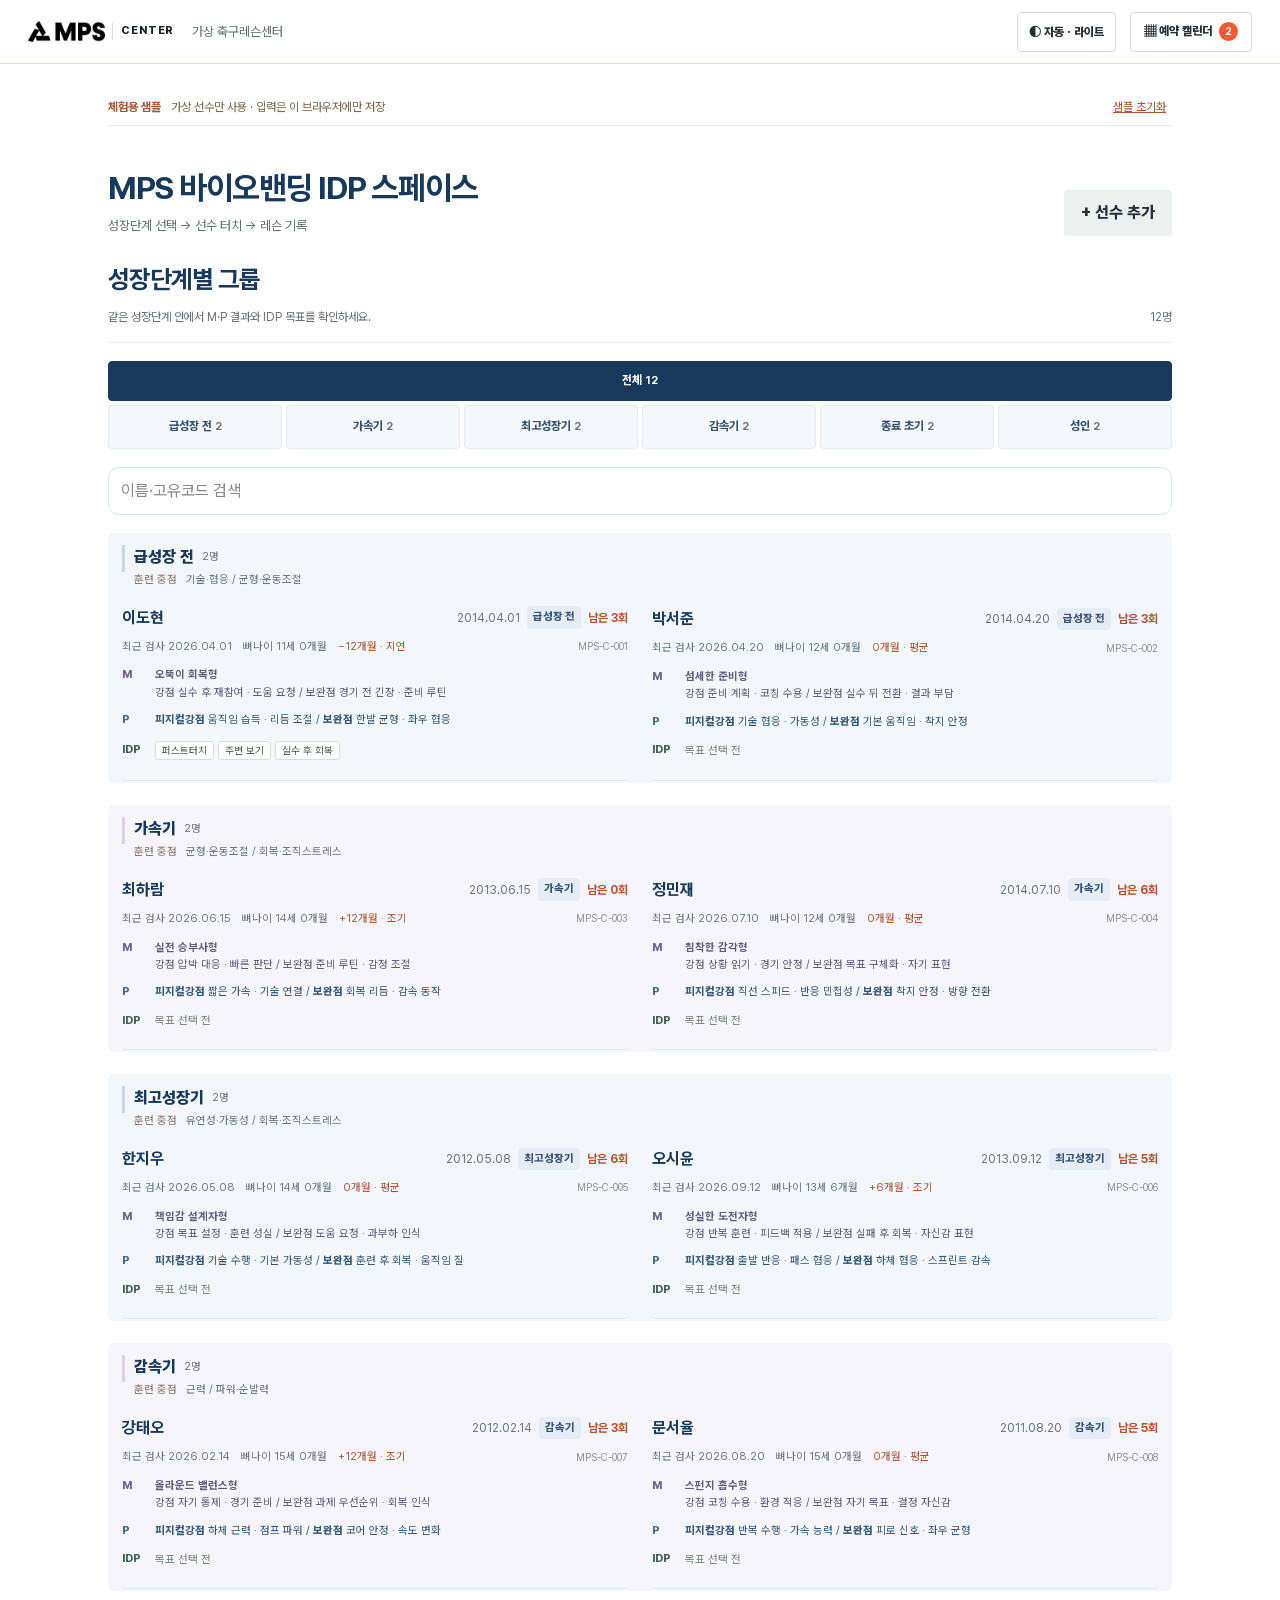
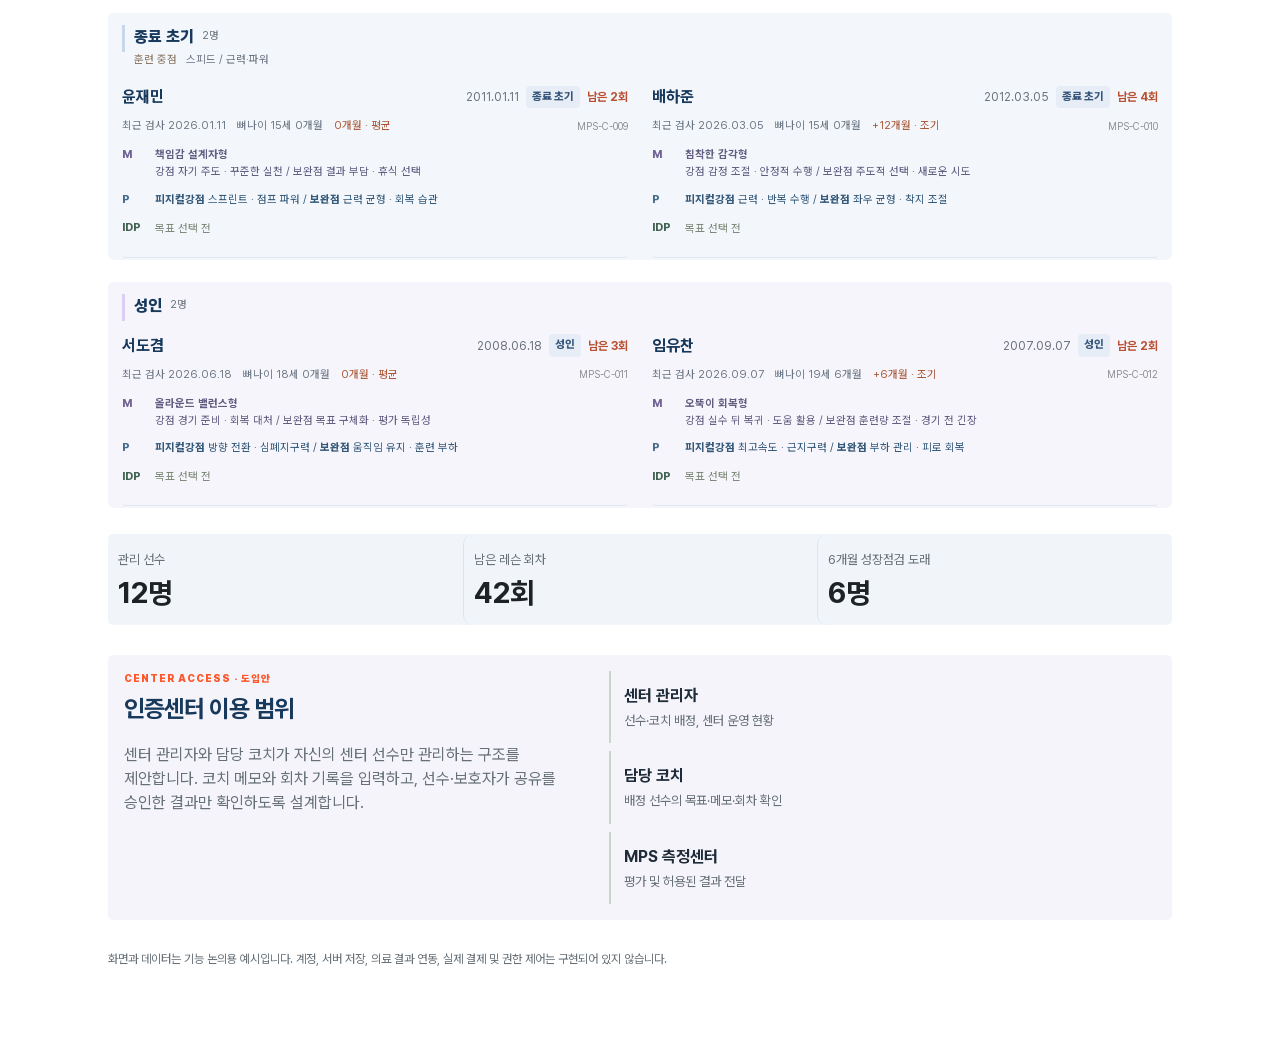
==== commit 424c41f5: "Match physical report colors on white canvas and refine iPhone controls" ====
--- a/index.html
+++ b/index.html
@@ -1,8 +1,8 @@
 <!doctype html>
 <html lang="ko" data-initial-theme="light">
-<head><meta charset="utf-8"><meta name="viewport" content="width=device-width, initial-scale=1"><meta name="description" content="MPS 레슨센터 지도자용 선수관리 대시보드 샘플"><title>MPS Center | 선수관리 샘플</title><link rel="stylesheet" href="style.css"></head>
+<head><meta charset="utf-8"><meta name="viewport" content="width=device-width, initial-scale=1, viewport-fit=cover"><meta name="description" content="MPS 레슨센터 지도자용 선수관리 대시보드 샘플"><title>MPS Center | 선수관리 샘플</title><link rel="stylesheet" href="style.css"></head>
 <body>
-  <header class="topbar"><div class="brand"><img src="logo.png" alt="MPS"><span>CENTER</span></div><span class="center-name">가상 축구레슨센터</span><div class="header-actions"><button id="theme-toggle" class="theme-toggle" type="button" aria-label="라이트 모드로 변경" aria-pressed="false">☼ <span>라이트</span></button><button id="calendar-open" class="calendar-trigger" type="button" aria-haspopup="dialog">▦ 예약 캘린더 <b id="upcoming-count">0</b></button></div></header>
+  <header class="topbar"><div class="brand"><img src="logo.png" alt="MPS"><span>CENTER</span></div><span class="center-name">가상 축구레슨센터</span><div class="header-actions"><button id="theme-toggle" class="theme-toggle" type="button" aria-label="라이트 모드로 변경" aria-pressed="false">☼ <span>라이트</span></button><button id="calendar-open" class="calendar-trigger" type="button" aria-haspopup="dialog">▦ <span class="calendar-label">예약<span class="calendar-label-extra"> 캘린더</span></span> <b id="upcoming-count">0</b></button></div></header>
   <main class="shell">
     <div class="demo"><b>체험용 샘플</b><span>가상 선수만 사용 · 입력은 이 브라우저에만 저장</span><button id="reset" type="button">샘플 초기화</button></div>
     <div class="heading"><div><h1>MPS 바이오밴딩 IDP 스페이스</h1><p>성장단계 선택 → 선수 터치 → 레슨 기록</p></div><button class="button soft" id="add-player" type="button">+ 선수 추가</button></div>
--- a/style.css
+++ b/style.css
@@ -587,3 +587,122 @@
 :root[data-theme="light"] .idp-mps{border-color:#e7dfd4}
 :root[data-theme="light"] .access-cards div{background:#eff4ec}
 @media(max-width:700px){.compact-result{font-size:11px}.result-key{width:24px;flex-basis:24px}.compact-player{padding:10px}.idp-card-tags{gap:3px}.idp-card-tag{padding:2px 5px}.stage-physical-focus{font-size:10px}.stage-physical-focus span{margin-left:4px}}
+/* Open roster: sections and separators replace nested boxes. */
+.shell .roster.panel,.shell .access.panel{background:none;border:0;border-radius:0;box-shadow:none;padding:0}
+.demo{background:none;border:0;border-bottom:1px solid #444;border-radius:0;padding:8px 0}
+.stage-players{border:0;padding-left:0;gap:0 24px}
+.player-card-button,.player-card-button.selected{background:none;border:0;border-bottom:1px solid #4a4a4a;border-radius:0;box-shadow:none;padding:13px 0 16px}
+.player-card-button:hover{background:#ffffff04;border-color:#666}
+.compact-top{border:0;padding-bottom:2px}
+.compact-result.mental,.compact-result.physical,.compact-result.idp{background:none;border:0;border-radius:0;padding:4px 0}
+.compact-result.mental .result-key{color:#b5a4df}.compact-result.physical .result-key{color:#95c9d8}
+.stage-group-head{margin-bottom:0;padding-bottom:3px}
+.stage-physical-focus{margin-bottom:4px}
+.stats{gap:0;border-top:1px solid #484848;border-bottom:1px solid #484848;margin-top:26px}
+.stats article{background:none;border:0;border-radius:0;padding:16px 10px;box-shadow:none}
+.stats article+article{border-left:1px solid #484848}
+.access{margin-top:30px}
+.access-cards div{background:none;border:0;border-left:2px solid #555;border-radius:0}
+.player-tabs{gap:8px;border-bottom:0;padding:12px 0 3px;margin-top:3px}
+.player-tabs button{font-size:17px;font-weight:850;min-height:52px;background:#333;border:1px solid #555;color:#bbb}
+.player-tabs button.active{background:#42332b;border-color:#d06440;color:#fff;-webkit-text-fill-color:#fff}
+.player-tabs button.active::after{left:0;right:0;bottom:-1px;height:3px}
+.player-tabs button:hover{border-color:#d06440}
+.focus-optional summary{font-size:14px;line-height:1.4}
+.focus-optional summary .focus-select-action{display:inline-flex;align-items:center;justify-content:center;flex:none;min-height:44px;padding:8px 11px;border-radius:4px;background:#c93f1d;color:#fff;font-size:13px;font-weight:850;margin-left:auto}
+.focus-optional summary::after{display:none}
+:root[data-theme="light"] .shell .roster.panel,:root[data-theme="light"] .shell .access.panel{background:none;border:0;box-shadow:none}
+:root[data-theme="light"] .demo{background:none;border:0;border-bottom:1px solid #ddd5ca}
+:root[data-theme="light"] .stage-players{border:0;padding-left:0}
+:root[data-theme="light"] .player-card-button,:root[data-theme="light"] .player-card-button.selected{background:none;border:0;border-bottom:1px solid #dddfe1;border-radius:0;box-shadow:none}
+:root[data-theme="light"] .player-card-button:hover{background:#ffffff50;border-color:#bbc5cb}
+:root[data-theme="light"] .compact-result.mental,:root[data-theme="light"] .compact-result.physical,:root[data-theme="light"] .compact-result.idp{background:none;border:0}
+:root[data-theme="light"] .compact-result.mental .result-key{color:#716395}
+:root[data-theme="light"] .compact-result.physical .result-key{color:#426c8e}
+:root[data-theme="light"] .stats{border-color:#ddd5ca}
+:root[data-theme="light"] .stats article{background:none;border:0;box-shadow:none}
+:root[data-theme="light"] .stats article+article{border-left:1px solid #ddd5ca}
+:root[data-theme="light"] .access-cards div{background:none;border-left-color:#ccd6c6}
+:root[data-theme="light"] .player-tabs button{background:#f0ece5;border:1px solid #d9d2c8;color:#697582}
+:root[data-theme="light"] .player-tabs button.active{background:#fff2e9;border-color:#c95330;color:#17395c;-webkit-text-fill-color:#17395c}
+:root[data-theme="light"] .focus-optional summary .focus-select-action{background:#c95330;color:#fff}
+@media(max-width:700px){.stage-group-head{padding-left:9px}.stage-physical-focus{padding-left:12px}.player-tabs button{font-size:16px}.focus-optional summary{gap:8px}.theme-toggle{font-size:10px;padding:7px 6px}.shell .roster.panel{padding:0}.stats strong{font-size:21px}}
+/* White report canvas with subtle section tones and landscape controls. */
+html{-webkit-text-size-adjust:100%;text-size-adjust:100%}
+button,input,select,textarea{min-width:0}
+.stage-filters{grid-template-columns:repeat(6,minmax(0,1fr));gap:4px}
+.stage-chip,.stage-chip:not(.all){display:flex;flex-direction:row;align-items:center;justify-content:center;gap:3px;height:44px;min-height:44px;padding:4px 3px;font-size:12px;line-height:1.15;border-radius:4px;overflow-wrap:normal}
+.stage-chip span,.stage-chip:not(.all) span{min-width:0;overflow-wrap:normal;word-break:keep-all}
+.stage-chip b,.stage-chip:not(.all) b{flex:none;margin:0;font-size:11px}
+.stage-chip.all{grid-column:1/-1;height:40px;min-height:40px}
+.stage-group{padding:12px 14px 2px;border-radius:5px;background:#ffffff03}
+.stage-group:nth-child(even){background:#799bf407}
+.player-card-button{border-bottom-color:#ffffff15}
+.player-tabs button{min-height:48px;height:48px;white-space:nowrap}
+.focus-select-action{min-width:92px;white-space:nowrap}
+.calendar-nav button{width:54px;height:36px;border-radius:4px}
+.player-modal-head button,.dialog-head>button{min-width:48px;width:48px;min-height:36px;height:36px;display:grid;place-items:center;padding:0}
+:root[data-theme="light"]{--report-paper:#fff;--line:#dfe7ee}
+:root[data-theme="light"] body,:root[data-theme="light"] .shell,:root[data-theme="light"] .topbar{background:#fff}
+:root[data-theme="light"] .demo,:root[data-theme="light"] .roster .panel-head{border-color:#e5eaf0}
+:root[data-theme="light"] .stage-group{background:#f3f7fc}
+:root[data-theme="light"] .stage-group:nth-child(even){background:#f7f5fc}
+:root[data-theme="light"] .stage-group-head{border-color:#c8d8ea}
+:root[data-theme="light"] .stage-group:nth-child(even) .stage-group-head{border-color:#d9d0ef}
+:root[data-theme="light"] .stage-chip{background:#f4f7fb;border-color:#e3eaf2;color:#35516e}
+:root[data-theme="light"] .stage-chip.active{background:#17395c;border-color:#17395c}
+:root[data-theme="light"] .stage-chip.active b{color:#fff}
+:root[data-theme="light"] .search-label input{background:#fff;border-color:#dce4ec}
+:root[data-theme="light"] .player-card-button,:root[data-theme="light"] .player-card-button.selected{border-bottom-color:#dee6ee}
+:root[data-theme="light"] .player-card-button:hover{background:#ffffff80}
+:root[data-theme="light"] .compact-stage{background:#e7edf6;color:#355579}
+:root[data-theme="light"] .stats{background:#f1f5fa;border:0;border-radius:5px}
+:root[data-theme="light"] .stats article+article{border-color:#dce5ef}
+:root[data-theme="light"] .shell .access.panel{padding:16px;background:#f6f4fb;border:0;border-radius:5px}
+:root[data-theme="light"] .player-modal-head,:root[data-theme="light"] #player-detail-dialog .detail{background:#fff}
+:root[data-theme="light"] .player-tabs button{background:#f1f5fa;border-color:#dce5ef}
+:root[data-theme="light"] .player-tabs button.active{background:#e8eff9;border-color:#94b1d3}
+:root[data-theme="light"] #player-detail-dialog .growth-panel{background:#edf6ff;border:0}
+:root[data-theme="light"] .compact-insights{border:0}
+:root[data-theme="light"] .insight-strip{background:#f3effc;border:0}
+:root[data-theme="light"] .insight-strip.physical{background:#f1f5fa;border:0}
+:root[data-theme="light"] .calendar-main{background:#f2f6fb;border:0}
+:root[data-theme="light"] .calendar-side{background:#f7f5fc;border:0}
+@media(max-width:700px){
+ .shell{width:100%;padding:16px 12px max(32px,env(safe-area-inset-bottom))}
+ .topbar{gap:8px;padding:10px 12px;padding-top:max(10px,env(safe-area-inset-top))}
+ .heading h1{font-size:24px;line-height:1.25}
+ .stage-filters{gap:2px}
+ .stage-chip,.stage-chip:not(.all){height:44px;min-height:44px;padding:3px 2px;gap:2px;font-size:11px;line-height:1.1}
+ .stage-chip:not(.all) span{max-width:none}
+ .stage-chip b,.stage-chip:not(.all) b{font-size:10px;margin:0}
+ .stage-chip.all{height:40px;min-height:40px;font-size:12px}
+ .stage-group{padding:10px 10px 0}
+ .stage-group-head{padding-left:8px}
+ .stage-players{gap:0}
+ .player-card-button{padding:12px 0 14px}
+ .compact-top{gap:4px}
+ .compact-top strong{font-size:14px}
+ .compact-dob{font-size:10px}
+ .compact-stage{font-size:10px;padding:2px 3px}
+ .compact-remaining{font-size:10px}
+ .calendar-label-extra{display:none}
+ .calendar-trigger{white-space:nowrap;padding:7px 8px}
+ .header-actions{gap:4px}
+ .theme-toggle{font-size:10px;padding:6px;min-height:36px}
+ #player-detail-dialog{max-height:calc(100dvh - env(safe-area-inset-top) - 12px)}
+ #player-detail-dialog .detail{padding:14px 12px max(24px,env(safe-area-inset-bottom))}
+ .player-tabs button{font-size:16px}
+ .focus-optional summary{font-size:13px}
+ .focus-optional summary .focus-select-action{padding:8px;min-width:92px}
+ .calendar-modal{padding:14px 12px max(20px,env(safe-area-inset-bottom))}
+ .calendar-main,.calendar-side{padding:12px}
+ .weekdays,.day-grid{gap:2px}
+ .day-grid button,.day-grid .blank{position:relative;min-height:32px;height:32px;padding:3px;font-size:11px;line-height:1.1;border-radius:3px}
+ .day-grid button small{position:absolute;right:2px;bottom:2px;font-size:8px;line-height:1}
+ .day-grid button.has-bookings:after{position:absolute;right:3px;top:4px;margin:0;width:3px;height:3px}
+ input,select,textarea,.calendar-side input,.calendar-side select,dialog input,dialog select{font-size:16px;max-width:100%}
+ .form-pair>*{min-width:0}
+}
+@media(max-width:359px){.brand span{display:none}.heading h1{font-size:22px}.compact-top{gap:3px}.compact-dob{font-size:9px}.compact-stage{font-size:9px}.compact-top strong{font-size:13px}.player-tabs button{font-size:15px}}
+@media(max-width:700px){.stage-chip:not(.all) span{overflow-wrap:anywhere;word-break:keep-all;flex:0 1 auto}.detail-head>div>p:last-child{font-size:12px;line-height:1.5}}
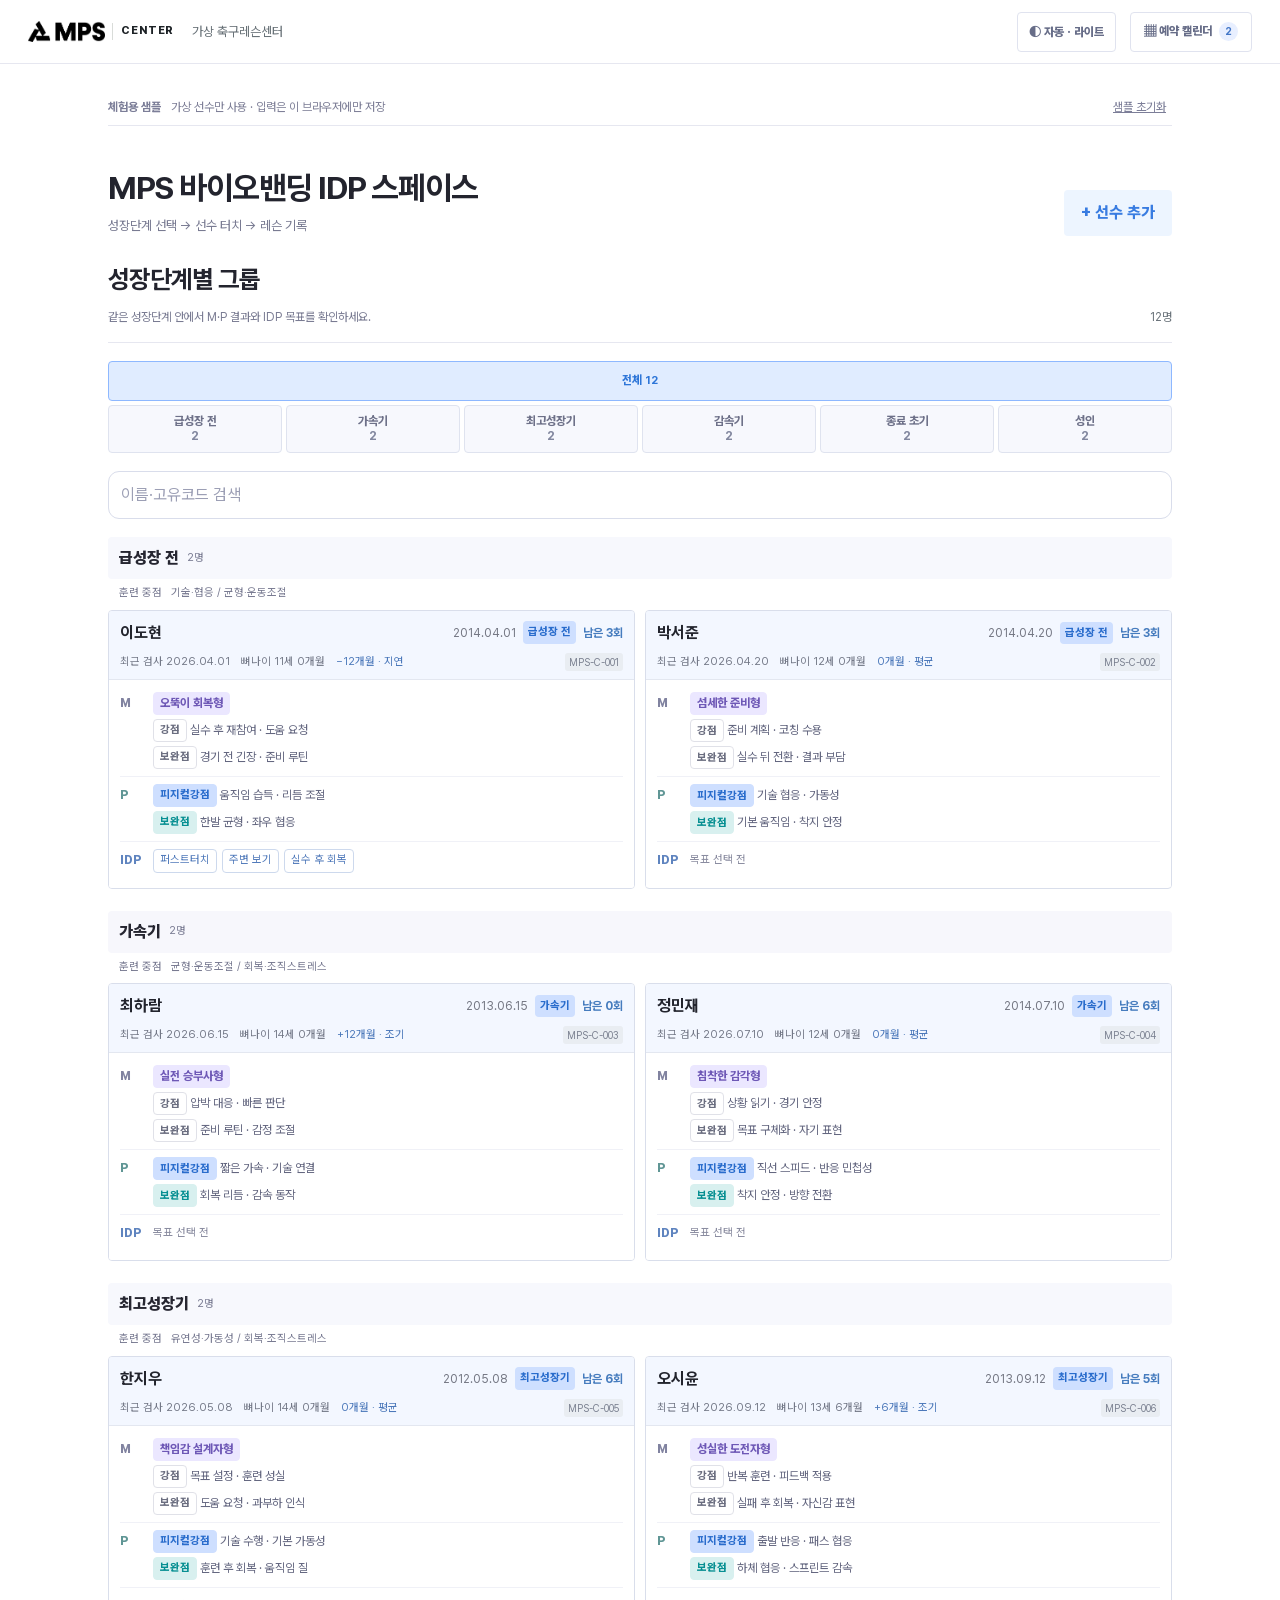
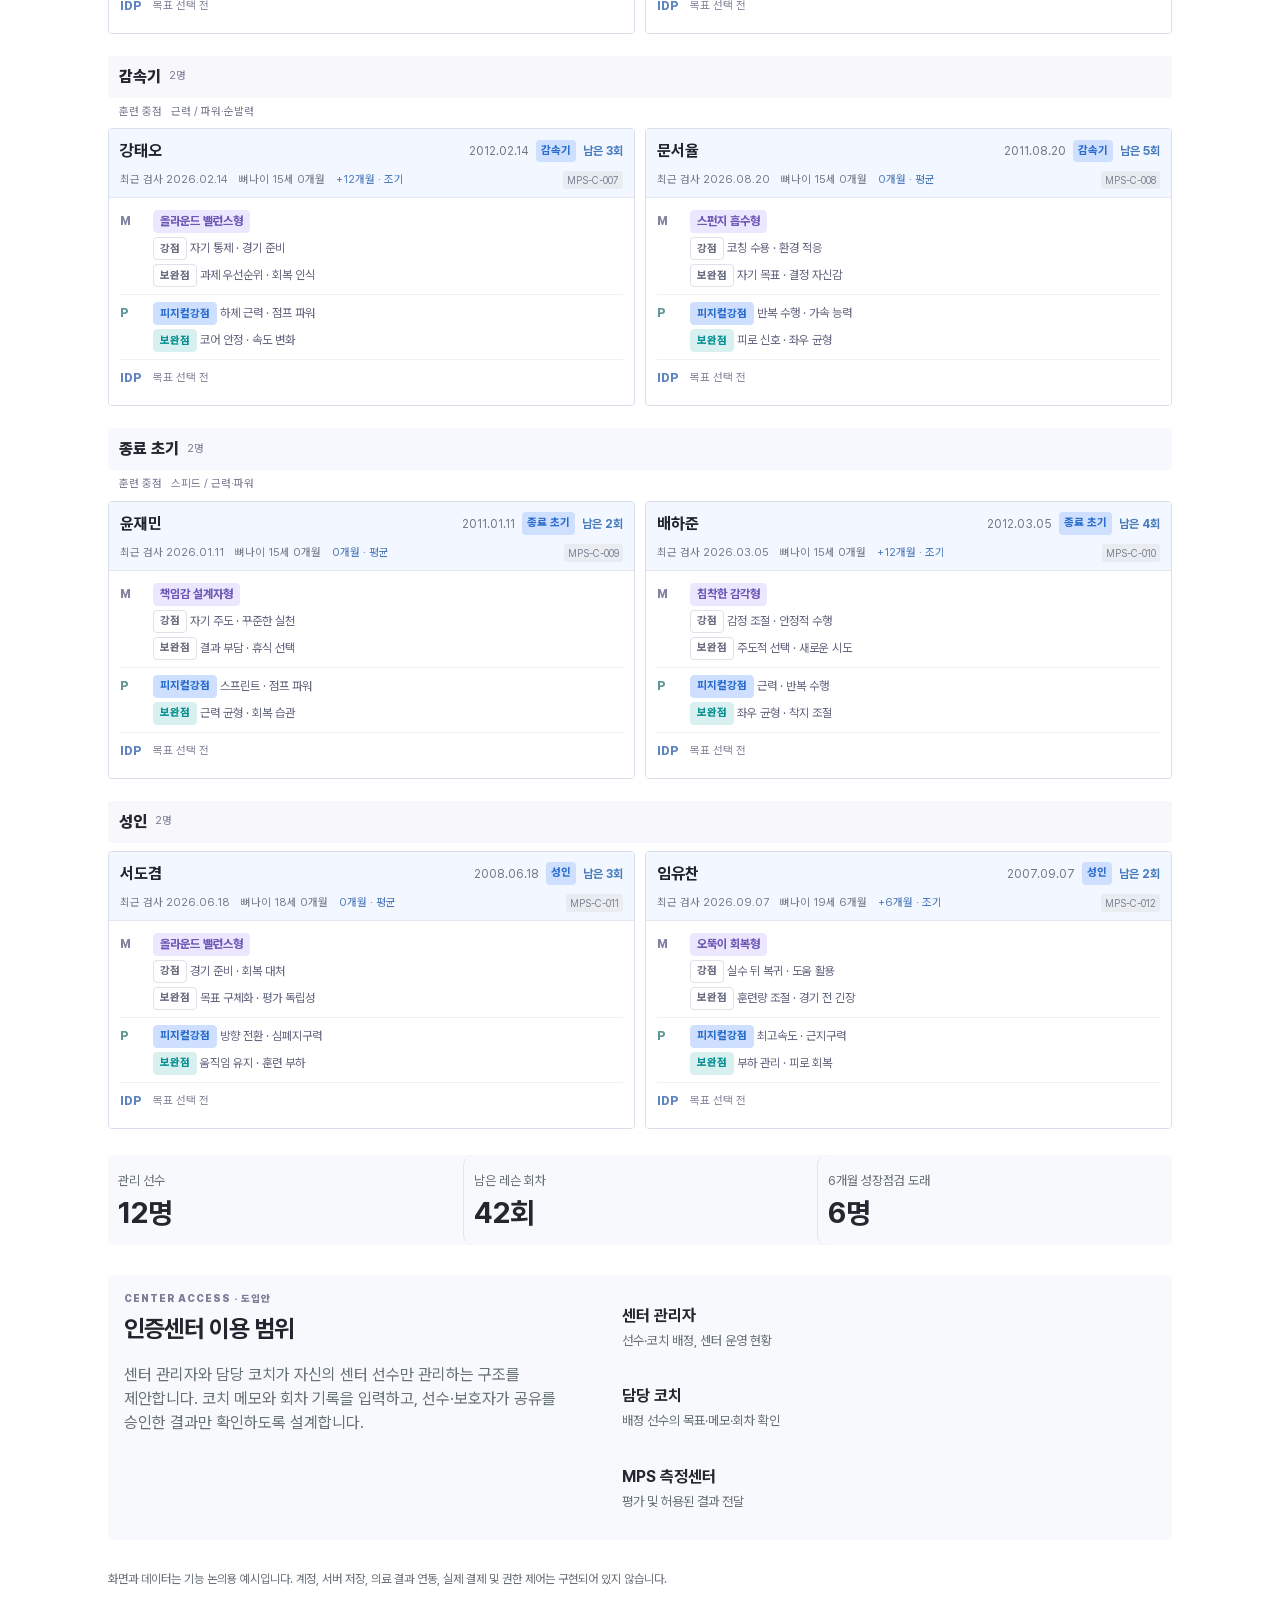
==== commit 7ddea924: "Apply MPS PRO styling to centers2 dark mode" ====
--- a/index.html
+++ b/index.html
@@ -1,6 +1,6 @@
 <!doctype html>
 <html lang="ko" data-initial-theme="light">
-<head><meta charset="utf-8"><meta name="viewport" content="width=device-width, initial-scale=1, viewport-fit=cover"><meta name="description" content="MPS 레슨센터 지도자용 선수관리 대시보드 샘플"><title>MPS Center | 선수관리 샘플</title><link rel="stylesheet" href="style.css"></head>
+<head><meta charset="utf-8"><meta name="viewport" content="width=device-width, initial-scale=1, viewport-fit=cover"><meta name="description" content="MPS 레슨센터 지도자용 선수관리 대시보드 샘플"><title>MPS Center | 선수관리 샘플</title><link rel="stylesheet" href="style.css"><link rel="stylesheet" href="dark-pro.css"></head>
 <body>
   <header class="topbar"><div class="brand"><img src="logo.png" alt="MPS"><span>CENTER</span></div><span class="center-name">가상 축구레슨센터</span><div class="header-actions"><button id="theme-toggle" class="theme-toggle" type="button" aria-label="라이트 모드로 변경" aria-pressed="false">☼ <span>라이트</span></button><button id="calendar-open" class="calendar-trigger" type="button" aria-haspopup="dialog">▦ <span class="calendar-label">예약<span class="calendar-label-extra"> 캘린더</span></span> <b id="upcoming-count">0</b></button></div></header>
   <main class="shell">
--- a/style.css
+++ b/style.css
@@ -706,3 +706,168 @@
 }
 @media(max-width:359px){.brand span{display:none}.heading h1{font-size:22px}.compact-top{gap:3px}.compact-dob{font-size:9px}.compact-stage{font-size:9px}.compact-top strong{font-size:13px}.player-tabs button{font-size:15px}}
 @media(max-width:700px){.stage-chip:not(.all) span{overflow-wrap:anywhere;word-break:keep-all;flex:0 1 auto}.detail-head>div>p:last-child{font-size:12px;line-height:1.5}}
+/* Latest light reference: neutral EMR surfaces, lavender rules, soft blue actions. */
+.stage-chip:not(.all){flex-direction:column;gap:2px;height:48px;min-height:48px;padding:3px 2px}
+.stage-chip:not(.all) span{flex:none;line-height:1.08}
+.stage-chip:not(.all) b{display:block;margin:0;font-size:12px;line-height:1.1}
+.stage-group-head{border-left:0;padding-left:0}
+.stage-players>.player-card-button{border:0;border-bottom:1px solid #64646c}
+:root[data-theme="light"]{--ink:#262631;--muted:#7f8098;--line:#dcddea;--report-navy:#2c2c39;--ui-blue:#4b86ee;--ui-blue-soft:#e9f1ff;--ui-lavender:#f7f7fc}
+:root[data-theme="light"] body,:root[data-theme="light"] .shell,:root[data-theme="light"] .topbar{color:#262631;background:#fff}
+:root[data-theme="light"] .heading h1,:root[data-theme="light"] .panel h2,:root[data-theme="light"] .detail-head h2,:root[data-theme="light"] .stage-group-head h3,:root[data-theme="light"] .section-label,:root[data-theme="light"] .idp-top h3,:root[data-theme="light"] .compact-top strong,:root[data-theme="light"] .stats strong{color:#262631}
+:root[data-theme="light"] .heading p:last-child,:root[data-theme="light"] .roster-intro,:root[data-theme="light"] .compact-dob,:root[data-theme="light"] .compact-measure,:root[data-theme="light"] .stage-group-head>span,:root[data-theme="light"] .stage-physical-focus,:root[data-theme="light"] .stage-physical-focus span{color:#797b92}
+:root[data-theme="light"] .demo,:root[data-theme="light"] .topbar,:root[data-theme="light"] .roster .panel-head{border-color:#e6e7f0}
+:root[data-theme="light"] .demo b,:root[data-theme="light"] .demo button,:root[data-theme="light"] .eyebrow,:root[data-theme="light"] .player-modal-head{color:#7c7e98}
+:root[data-theme="light"] .stage-group,:root[data-theme="light"] .stage-group:nth-child(even){background:#fff;padding:0;border-radius:0}
+:root[data-theme="light"] .stage-group-head,:root[data-theme="light"] .stage-group:nth-child(even) .stage-group-head{border:0;background:#f7f7fc;padding:9px 11px;border-radius:4px}
+:root[data-theme="light"] .stage-physical-focus{padding:6px 11px 0;margin-bottom:0}
+:root[data-theme="light"] .stage-players{padding:0 10px;border:0}
+:root[data-theme="light"] .stage-players>.player-card-button,:root[data-theme="light"] .stage-players>.player-card-button.selected{background:#fff;border:0;border-bottom:1px solid #d4d7e5;border-radius:0;box-shadow:none;padding:15px 0 17px}
+:root[data-theme="light"] .stage-players>.player-card-button:hover{background:#fafaff}
+:root[data-theme="light"] .compact-top{border:0}
+:root[data-theme="light"] .compact-stage{background:#efeff8;color:#686a85}
+:root[data-theme="light"] .compact-remaining,:root[data-theme="light"] .compact-measure span:nth-child(3){color:#4b78ba}
+:root[data-theme="light"] .compact-result.mental,:root[data-theme="light"] .compact-result.physical,:root[data-theme="light"] .compact-result.idp{color:#646780}
+:root[data-theme="light"] .compact-result.mental .result-key,:root[data-theme="light"] .compact-result.physical .result-key{color:#8183a0}
+:root[data-theme="light"] .idp-card-tag{border-color:#dfe1ed;background:#f5f6fc;color:#666b8a}
+:root[data-theme="light"] .idp-unset{color:#8a8ca0}
+:root[data-theme="light"] .stage-chip{background:#f8f9fd;border-color:#e0e2ee;color:#626780}
+:root[data-theme="light"] .stage-chip b{color:#82879f}
+:root[data-theme="light"] .stage-chip.active{background:#e7efff;border-color:#a8c5fa;color:#3979d8}
+:root[data-theme="light"] .stage-chip.active b{color:#3979d8}
+:root[data-theme="light"] .search-label input,:root[data-theme="light"] dialog input,:root[data-theme="light"] dialog select,:root[data-theme="light"] dialog textarea{background:#fff;border-color:#d9ddeb;color:#343746;outline-color:#91b8ff}
+:root[data-theme="light"] .search-label input::placeholder,:root[data-theme="light"] textarea::placeholder{color:#9c9fb5}
+:root[data-theme="light"] .button.primary,:root[data-theme="light"] .focus-optional summary .focus-select-action{background:#4b86ee;border-color:#4b86ee;color:#fff;-webkit-text-fill-color:#fff}
+:root[data-theme="light"] .button.soft{background:#eff4ff;color:#4276c7}
+:root[data-theme="light"] .theme-toggle,:root[data-theme="light"] .calendar-trigger{border-color:#e0e3ef;color:#676d88;background:#fff}
+:root[data-theme="light"] .calendar-trigger b{background:#e8efff;color:#4276c7}
+:root[data-theme="light"] .stats,:root[data-theme="light"] .shell .access.panel{background:#f8f9fd}
+:root[data-theme="light"] .stats article+article{border-color:#e2e4ef}
+:root[data-theme="light"] .access-cards div{border:0;background:none}
+:root[data-theme="light"] .player-tabs button{background:#f5f6fb;border-color:#e1e3ee;color:#85889f}
+:root[data-theme="light"] .player-tabs button.active{background:#eaf2ff;border-color:#b5cdf5;color:#356fc0;-webkit-text-fill-color:#356fc0}
+:root[data-theme="light"] .player-tabs button.active::after{display:none}
+:root[data-theme="light"] .optional summary::after{color:#81a7e4}
+:root[data-theme="light"] #player-detail-dialog .growth-panel,:root[data-theme="light"] .calendar-main{background:#f2f6fd}
+:root[data-theme="light"] .insight-strip,:root[data-theme="light"] .calendar-side{background:#f7f5fc}
+:root[data-theme="light"] .insight-strip.physical{background:#f4f7fc}
+:root[data-theme="light"] .growth-title span,:root[data-theme="light"] .insight-strip-head span,:root[data-theme="light"] .insight-strip.physical .insight-strip-head span{color:#80849e}
+:root[data-theme="light"] .growth-title strong,:root[data-theme="light"] .insight-strip-head strong{color:#343746}
+:root[data-theme="light"] .next-growth.due b,:root[data-theme="light"] .session-line strong,:root[data-theme="light"] .idp-history-link,:root[data-theme="light"] .idp-message,:root[data-theme="light"] .idp-progress b{color:#4276c7}
+:root[data-theme="light"] .idp-stage,:root[data-theme="light"] .idp-picked span{background:#eef1fa;color:#737b99}
+:root[data-theme="light"] .idp-choice.active,:root[data-theme="light"] .idp-categories button.active,:root[data-theme="light"] .focus-choice.active{background:#e9f1ff;border-color:#a8c5f6;color:#3e72bf;box-shadow:none}
+:root[data-theme="light"] .stage-guide,:root[data-theme="light"] .focus-panel,:root[data-theme="light"] .idp-generated{border-left:0;background:#f5f7fd}
+:root[data-theme="light"] .idp-generated small{color:#7c86a0}
+:root[data-theme="light"] .idp-mps-lines{border-left:0;padding-left:0}
+:root[data-theme="light"] .idp-mps-lines b{color:#7d84a2}
+:root[data-theme="light"] .idp-empty{background:#f6f8fe;border-color:#e0e4f0}
+:root[data-theme="light"] .day-grid button.selected{background:#e8f1ff;border-color:#9cbeef}
+:root[data-theme="light"] .booking-row button,:root[data-theme="light"] .google-event{color:#487bc3}
+:root[data-theme="light"] .lesson-check{border-left:0;background:#eef5ff;color:#4975b0}
+@media(max-width:700px){.stage-chip:not(.all){flex-direction:column;height:48px;min-height:48px;gap:2px}.stage-chip:not(.all) span{flex:none;font-size:11px;line-height:1.05}.stage-chip:not(.all) b{margin:0;font-size:11px;line-height:1.05}:root[data-theme="light"] .stage-players{padding:0 8px}}
+@media(max-width:359px){.stage-chip:not(.all){height:44px;min-height:44px;gap:1px}.stage-chip:not(.all) span{font-size:10px}}
+.player-card-button{border-radius:0!important}
+:root[data-theme="light"] .demo{color:#7f8098}
+:root[data-theme="light"] .stage-change,:root[data-theme="light"] .idp-trends small,:root[data-theme="light"] .idp-priority small{color:#7c86a0}
+:root[data-theme="light"] .detail-head{border-color:#e1e3ee}
+/* Individual player outlines, with quiet spacing and no accent rails. */
+.stage-players{gap:10px}
+.stage-players>.player-card-button,.stage-players>.player-card-button.selected{border:1px solid #52525e;border-radius:4px!important;padding:12px}
+:root[data-theme="light"] .stage-players{padding:8px 0 0;gap:10px}
+:root[data-theme="light"] .stage-players>.player-card-button,:root[data-theme="light"] .stage-players>.player-card-button.selected{background:#fff;border:1px solid #d9dcea;border-radius:4px!important;padding:12px;box-shadow:none}
+:root[data-theme="light"] .stage-players>.player-card-button:hover{background:#fafaff;border-color:#b7c7e7}
+@media(max-width:700px){.stage-players>.player-card-button,:root[data-theme="light"] .stage-players>.player-card-button{padding:11px}.stage-players,:root[data-theme="light"] .stage-players{gap:9px}}
+/* Light mode contains no orange accents, including expanded and hover states. */
+:root[data-theme="light"]{--orange:#4b86ee;--lime:#e9f1ff;--warm:#f5f7fd}
+:root[data-theme="light"] .stage-guide,:root[data-theme="light"] .focus-panel{border-color:#dde2ef}
+:root[data-theme="light"] .stage-guide .eyebrow,:root[data-theme="light"] .focus-panel .eyebrow{color:#7f86a1}
+:root[data-theme="light"] .stage-guide p,:root[data-theme="light"] .focus-panel p{color:#646b81}
+:root[data-theme="light"] .stage-guide>div span,:root[data-theme="light"] .focus-choice{background:#fff;border-color:#dce1ee;color:#6c7590}
+:root[data-theme="light"] .focus-choice.active{background:#e9f1ff;border-color:#a8c5f6;color:#3e72bf;box-shadow:none}
+:root[data-theme="light"] .focus-panel>small{color:#8990a6}
+:root[data-theme="light"] .stage-compare>span,:root[data-theme="light"] .focus-optional summary span{color:#779bd0}
+:root[data-theme="light"] .badge{background:#eef2fb;color:#6d7e9f}
+:root[data-theme="light"] .text-danger{color:#a5566f}
+:root[data-theme="light"] .day-grid button small,:root[data-theme="light"] .weekdays span:first-child{color:#6689c0}
+:root[data-theme="light"] .day-grid button:hover,:root[data-theme="light"] .calendar-trigger:hover,:root[data-theme="light"] .player-tabs button:hover{border-color:#a8c5f6}
+:root[data-theme="light"] .tag.stage,:root[data-theme="light"] .tag.maturity,:root[data-theme="light"] .tag.sessions{background:#eef2fa;color:#6c7d9d}
+/* Clear information hierarchy: tinted identity, white records, quiet section headers. */
+.player-card-identity,.player-card-results{display:block}
+:root[data-theme="light"] .stage-players>.player-card-button,:root[data-theme="light"] .stage-players>.player-card-button.selected{padding:0;overflow:hidden;border-color:#d9deeb;background:#fff}
+:root[data-theme="light"] .player-card-identity{padding:10px 11px 8px;background:#f4f7fc;border-bottom:1px solid #e3e7f0}
+:root[data-theme="light"] .player-card-results{padding:5px 11px 8px;background:#fff}
+:root[data-theme="light"] .compact-top strong{font-size:15px;color:#242632}
+:root[data-theme="light"] .compact-measure{padding:6px 0 0;line-height:1.4;color:#747b91}
+:root[data-theme="light"] .compact-measure small{color:#8e95a8}
+:root[data-theme="light"] .compact-stage{background:#e5edff;color:#5077b4}
+:root[data-theme="light"] .compact-result{padding:5px 0;margin-top:0;color:#5b647c}
+:root[data-theme="light"] .compact-result+.compact-result{border-top:1px solid #f0f1f7}
+:root[data-theme="light"] .result-copy>strong{color:#45465d}
+:root[data-theme="light"] .compact-result .result-key{color:#7e7d9b;font-size:11px}
+:root[data-theme="light"] .compact-result.physical .result-key{color:#609695}
+:root[data-theme="light"] .compact-result.idp .result-key{color:#5f84bf}
+:root[data-theme="light"] .idp-card-tag{background:#edf3ff;border-color:#dae5fa;color:#617fab}
+:root[data-theme="light"] .player-modal-head{background:#f4f7fc;border-bottom:0;color:#7c879e}
+:root[data-theme="light"] #player-detail-dialog .detail-head{margin:-22px -22px 0;padding:17px 22px 16px;background:#f4f7fc;border-bottom:1px solid #e2e7f0}
+:root[data-theme="light"] #player-detail-dialog .detail-head h2{font-size:27px;color:#252735}
+:root[data-theme="light"] #player-detail-dialog .detail-head .eyebrow{color:#7e87a0}
+:root[data-theme="light"] #player-detail-dialog .detail-head .badge{background:#e7eefb;border:0;color:#5c78a3;border-radius:4px}
+:root[data-theme="light"] .player-tabs{padding:13px 0 3px;margin-top:0}
+:root[data-theme="light"] .assessment-section{padding-top:0;margin-top:18px;border-top:0}
+:root[data-theme="light"] .assessment-section>.section-label{margin:0 0 10px;padding:9px 10px;background:#f8f9fc;border-top:1px solid #e6e9f2;border-bottom:1px solid #e6e9f2;font-size:14px}
+:root[data-theme="light"] #player-detail-dialog .growth-panel{padding:0 11px 9px;background:#fff;border:1px solid #dde3ef;border-radius:4px}
+:root[data-theme="light"] .growth-title{padding:9px 11px;margin:0 -11px;background:#f2f6fd;border-bottom:1px solid #e4e9f2}
+:root[data-theme="light"] .growth-title span{color:#7f8ba0}
+:root[data-theme="light"] .growth-title strong{background:#e6efff;padding:3px 6px;border-radius:3px;color:#5478af;font-size:12px}
+:root[data-theme="light"] .growth-facts b{color:#41495e}
+:root[data-theme="light"] .compact-insights{background:none;border:0;gap:8px}
+:root[data-theme="light"] .insight-strip,:root[data-theme="light"] .insight-strip.physical{background:#fff;border:1px solid #e0e3ef;border-radius:4px;padding:0 10px 8px}
+:root[data-theme="light"] .insight-strip-head{margin:0 -10px;padding:8px 10px;background:#f6f3fc;border-bottom:1px solid #eeebf5}
+:root[data-theme="light"] .insight-strip.physical .insight-strip-head{background:#f0f8f8;border-bottom-color:#e6efef}
+:root[data-theme="light"] .insight-strip-head span{color:#817993}
+:root[data-theme="light"] .insight-strip.physical .insight-strip-head span{color:#789596}
+:root[data-theme="light"] .insight-strip-head strong{color:#47465e;font-size:13px}
+:root[data-theme="light"] .insight-inline,:root[data-theme="light"] .insight-recs{margin-top:6px;color:#626a80}
+:root[data-theme="light"] .additional-label{background:#f8f9fc;border:1px solid #e6e9f2;border-left:0;border-right:0;padding:9px 10px;margin-top:20px;font-size:14px}
+:root[data-theme="light"] .idp-top{background:#f6f7fc;border-bottom:1px solid #e3e6ef;padding:12px;margin:14px -0px 10px;border-radius:4px}
+:root[data-theme="light"] .calendar-side>h3{padding-bottom:10px;border-bottom:1px solid #e3e1ed}
+:root[data-theme="light"] .booking-row{border-color:#dde2ee;background:#fff}
+@media(max-width:700px){:root[data-theme="light"] .stage-players>.player-card-button,:root[data-theme="light"] .stage-players>.player-card-button.selected{padding:0}:root[data-theme="light"] #player-detail-dialog .detail-head{margin:-14px -12px 0;padding:16px 12px}:root[data-theme="light"] .player-card-identity{padding:9px 10px 7px}:root[data-theme="light"] .player-card-results{padding:4px 10px 7px}:root[data-theme="light"] .compact-top strong{font-size:14px}}
+/* Reference fidelity: readable charcoal records and distinct filled/outlined tags. */
+.reference-tag{display:inline-flex;align-items:center;justify-content:center;width:fit-content;min-height:23px;padding:3px 6px;border:1px solid #596177;border-radius:4px;font-size:11px;line-height:1.2;font-weight:750;vertical-align:middle}
+.card-observation{display:block;line-height:1.6}
+.result-copy .reference-tag{display:inline-flex}
+.result-copy{gap:4px}
+:root[data-theme="light"]{--ui-blue:#4d8fff;--muted:#85879e;--line:#d9dbea}
+:root[data-theme="light"] .heading h1,:root[data-theme="light"] .panel h2,:root[data-theme="light"] .detail-head h2,:root[data-theme="light"] .section-label{color:#23242e}
+:root[data-theme="light"] .player-card-identity{background:#f3f7ff}
+:root[data-theme="light"] .compact-top strong{color:#22242d;font-size:16px}
+:root[data-theme="light"] .compact-dob{color:#747783}
+:root[data-theme="light"] .compact-stage{background:#cedfff;color:#296ccc;border-radius:4px;padding:3px 5px;font-weight:750}
+:root[data-theme="light"] .compact-remaining{color:#467cbe}
+:root[data-theme="light"] .compact-measure{color:#737887}
+:root[data-theme="light"] .compact-measure small{background:#e9edf2;color:#7a8090;border-radius:3px;padding:2px 4px}
+:root[data-theme="light"] .compact-result{color:#41434f;font-size:12px;line-height:1.5;padding:7px 0}
+:root[data-theme="light"] .compact-result .result-key{font-size:12px;color:#8688a1;line-height:23px}
+:root[data-theme="light"] .tag-blue{background:#cedfff;border-color:#cedfff;color:#296ccc}
+:root[data-theme="light"] .tag-mint{background:#d8f0ef;border-color:#d8f0ef;color:#078f92}
+:root[data-theme="light"] .tag-lavender,:root[data-theme="light"] .result-copy>strong.tag-lavender{background:#ebe7ff;border-color:#ebe7ff;color:#6e58b6;font-size:12px}
+:root[data-theme="light"] .tag-outline{background:#fff;border-color:#e0e1e8;color:#6b6e80}
+:root[data-theme="light"] .idp-card-tag{min-height:24px;display:inline-flex;align-items:center;background:#fff;border:1px solid #cdd9ed;color:#527bbb;border-radius:4px;padding:3px 6px;font-size:11px}
+:root[data-theme="light"] .idp-card-tags{gap:5px}
+:root[data-theme="light"] .stage-chip{background:#f7f8fd;border-color:#dfe3ef;color:#6e7189}
+:root[data-theme="light"] .stage-chip.active{background:#e0ecff;border-color:#8eb8ff;color:#2d75d8}
+:root[data-theme="light"] .stage-chip.active b{color:#2d75d8}
+:root[data-theme="light"] .button.primary,:root[data-theme="light"] .focus-optional summary .focus-select-action{background:#4d8fff;border-color:#4d8fff;color:#fff;-webkit-text-fill-color:#fff}
+:root[data-theme="light"] .button.soft{background:#edf5ff;color:#397ce1}
+:root[data-theme="light"] .stage-group-head{background:#f7f8fd}
+:root[data-theme="light"] .player-tabs button{background:#f4f5fa;border-color:#e0e3ed;color:#85879e}
+:root[data-theme="light"] .player-tabs button.active{background:#eaf3ff;border-color:#a9cbff;color:#3478d7;-webkit-text-fill-color:#3478d7}
+:root[data-theme="light"] .growth-title strong{background:#cedfff;color:#296ccc}
+:root[data-theme="light"] .insight-strip-head strong{background:#ebe7ff;color:#6e58b6;padding:3px 6px;border-radius:4px}
+:root[data-theme="light"] .insight-strip.physical .insight-strip-head strong{background:#d8f0ef;color:#078f92}
+:root[data-theme="light"] .insight-inline p,:root[data-theme="light"] .insight-recs{color:#4e5363;font-size:12px;line-height:1.5}
+:root[data-theme="light"] #player-detail-dialog .detail-head{background:#f3f7ff}
+:root[data-theme="light"] #player-detail-dialog .detail-head .badge{background:#e9edf2;color:#666f7f}
+@media(max-width:700px){:root[data-theme="light"] .compact-top strong{font-size:14px}:root[data-theme="light"] .compact-stage{padding:3px;font-size:10px}:root[data-theme="light"] .compact-result{font-size:11px;padding:6px 0}:root[data-theme="light"] .tag-lavender,:root[data-theme="light"] .result-copy>strong.tag-lavender{font-size:11px}.reference-tag{font-size:10px;min-height:21px;padding:2px 5px}.result-copy{gap:3px}}
+@media(max-width:359px){:root[data-theme="light"] .compact-top strong{font-size:13px}:root[data-theme="light"] .compact-stage{font-size:9px;padding:2px 3px}}
--- a/dark-pro.css
+++ b/dark-pro.css
@@ -0,0 +1,128 @@
+/* MPS PRO dashboard skin. All rules apply only to centers2 dark mode. */
+:root[data-theme="dark"]{--orange:#00b3ed;--lime:#00b3ed;--warm:#263740;--pro-blue:#00b3ed;--pro-purple:#9b8cff;--pro-sand:#c7b38b;--pro-green:#81ce82}
+:root[data-theme="dark"] .shell{max-width:1440px;padding:28px 52px 48px;width:100%}
+:root[data-theme="dark"] .topbar{min-height:68px;padding:12px 52px;border-bottom:1px solid #303030}
+:root[data-theme="dark"] .brand span{font-size:21px;letter-spacing:-.05em;border:0;padding:0;font-weight:850}
+:root[data-theme="dark"] .brand img{width:65px}
+:root[data-theme="dark"] .center-name{font-size:12px}
+:root[data-theme="dark"] .heading{margin:36px 0 24px;align-items:center}
+:root[data-theme="dark"] .heading h1{font-size:42px;letter-spacing:-.045em;line-height:1.16}
+:root[data-theme="dark"] .heading .eyebrow{margin:0 0 8px;letter-spacing:.1em;font-size:11px}
+:root[data-theme="dark"] .heading p:last-child{font-size:13px;line-height:1.6}
+:root[data-theme="dark"] .demo{padding:4px 0 18px;gap:12px;font-size:11px}
+:root[data-theme="dark"] .demo b{border:1px solid #61587e;color:var(--pro-purple);padding:3px 6px;border-radius:4px;font-size:10px;letter-spacing:.06em}
+:root[data-theme="dark"] .demo button{font-size:11px}
+:root[data-theme="dark"] .stats{margin:0 0 32px;gap:14px;border:0;background:none}
+:root[data-theme="dark"] .stats article{padding:20px 22px;border:1px solid #404040;border-radius:14px;background:#2c2c2c;position:relative}
+:root[data-theme="dark"] .stats article+article{border-left:1px solid #404040}
+:root[data-theme="dark"] .stats article::before{content:'◈';display:grid;place-items:center;width:32px;height:32px;background:var(--pro-purple);color:white;border-radius:50%;margin-bottom:12px;font-size:19px}
+:root[data-theme="dark"] .stats article:nth-child(2)::before{content:'+';background:var(--pro-blue);font-size:24px}
+:root[data-theme="dark"] .stats article:nth-child(3)::before{content:'↗';background:var(--pro-sand)}
+:root[data-theme="dark"] .stats span{font-size:12px;font-weight:750}
+:root[data-theme="dark"] .stats strong{font-size:32px;line-height:1.2;margin-top:12px}
+:root[data-theme="dark"] .stats article:first-child span{color:var(--pro-purple)}
+:root[data-theme="dark"] .stats article:nth-child(2) span{color:var(--pro-blue)}
+:root[data-theme="dark"] .stats article:nth-child(3) span{color:var(--pro-sand)}
+:root[data-theme="dark"] .roster .panel-head{padding-bottom:14px}
+:root[data-theme="dark"] .roster .panel-head h2{font-size:23px}
+:root[data-theme="dark"] .stage-filters{margin-top:12px;gap:7px}
+:root[data-theme="dark"] .stage-chip{border-radius:4px;font-weight:750}
+:root[data-theme="dark"] .stage-chip.all{justify-content:flex-start;padding-left:14px}
+:root[data-theme="dark"] .stage-chip:not(.all){height:50px;min-height:50px;gap:4px}
+:root[data-theme="dark"] .stage-chip:not(.all) span{font-size:13px}
+:root[data-theme="dark"] .stage-chip:not(.all) b{font-size:12px}
+:root[data-theme="dark"] .search-label input{margin:18px 0 22px;border-radius:4px}
+:root[data-theme="dark"] .stage-group,:root[data-theme="dark"] .stage-group:nth-child(even){padding:18px;background:#2c2c2c;border:1px solid #383838;border-radius:14px}
+:root[data-theme="dark"] .stage-group-head{padding:0 0 5px;border:0}
+:root[data-theme="dark"] .stage-group-head h3{font-size:18px}
+:root[data-theme="dark"] .stage-physical-focus{padding:0;margin:0 0 13px;line-height:1.6;font-size:11px}
+:root[data-theme="dark"] .stage-players{padding:0;gap:12px}
+:root[data-theme="dark"] .stage-players>.player-card-button,:root[data-theme="dark"] .stage-players>.player-card-button.selected{padding:0;overflow:hidden;border:1px solid #4a4a4a;border-radius:4px!important;background:#303030;box-shadow:none}
+:root[data-theme="dark"] .player-card-identity{background:#383838;padding:11px 12px 8px;border-bottom:1px solid #444}
+:root[data-theme="dark"] .player-card-results{padding:5px 12px 9px}
+:root[data-theme="dark"] .compact-top strong{font-size:16px}
+:root[data-theme="dark"] .compact-measure{padding:6px 0 0;line-height:1.5}
+:root[data-theme="dark"] .compact-result{padding:6px 0!important}
+:root[data-theme="dark"] .compact-result+.compact-result{border-top:1px solid #ffffff08}
+:root[data-theme="dark"] .result-copy{gap:4px}
+:root[data-theme="dark"] .compact-result .result-key{line-height:23px}
+:root[data-theme="dark"] .compact-result.mental .result-key{color:var(--pro-purple)}
+:root[data-theme="dark"] .compact-result.physical .result-key{color:var(--pro-blue)}
+:root[data-theme="dark"] .compact-result.idp .result-key{color:var(--pro-green)}
+:root[data-theme="dark"]{--ink:#f6f6f6;--muted:#aaa;--line:#404040;--surface:#383838}
+:root[data-theme="dark"] body,:root[data-theme="dark"] .shell,:root[data-theme="dark"] .topbar{background:#191919;color:#f6f6f6}
+:root[data-theme="dark"] .eyebrow,:root[data-theme="dark"] .demo button,:root[data-theme="dark"] .demo{color:#aaa}
+:root[data-theme="dark"] .demo b{color:var(--pro-purple)}
+:root[data-theme="dark"] .button.primary,:root[data-theme="dark"] .focus-optional summary .focus-select-action{background:#00a2d6;color:white;border-color:#00a2d6}
+:root[data-theme="dark"] .button.soft{background:#383838;color:#fff;border:1px solid #4b4b4b}
+:root[data-theme="dark"] .stage-chip{background:#252525;color:#b9b9b9;border-color:#444}
+:root[data-theme="dark"] .stage-chip.active{background:#f6f6f6;border-color:#f6f6f6;color:#191919}
+:root[data-theme="dark"] .stage-chip.active b{color:#191919}
+:root[data-theme="dark"] .compact-stage,:root[data-theme="dark"] .tag.stage,:root[data-theme="dark"] .tag.maturity,:root[data-theme="dark"] .badge{background:#4a4336;color:#dfccaa}
+:root[data-theme="dark"] .compact-remaining,:root[data-theme="dark"] .compact-measure span:nth-child(3),:root[data-theme="dark"] .session-line strong,:root[data-theme="dark"] .next-growth.due b{color:var(--pro-sand)}
+:root[data-theme="dark"] .tag-lavender,:root[data-theme="dark"] .result-copy>strong.tag-lavender{background:#413a57;border-color:#413a57;color:#c2b6ff}
+:root[data-theme="dark"] .tag-blue{background:#244451;border-color:#244451;color:#7bd9f6}
+:root[data-theme="dark"] .tag-mint{background:#30483a;border-color:#30483a;color:#a2dfaf}
+:root[data-theme="dark"] .tag-outline{background:transparent;color:#bbb;border-color:#555}
+:root[data-theme="dark"] .idp-card-tag{background:#304037;border-color:#46614f;color:#a2dfaf}
+:root[data-theme="dark"] .player-card-button:hover,:root[data-theme="dark"] .stage-players>.player-card-button.selected{border-color:#00b3ed;background:#303030}
+:root[data-theme="dark"] .player-tabs button{background:#303030;color:#aaa;border-color:#494949}
+:root[data-theme="dark"] .player-tabs button.active{background:#f6f6f6;color:#191919;-webkit-text-fill-color:#191919;border-color:#f6f6f6}
+:root[data-theme="dark"] .player-tabs button.active::after{display:none}
+:root[data-theme="dark"] .growth-title span,:root[data-theme="dark"] .stage-guide .eyebrow,:root[data-theme="dark"] .focus-panel .eyebrow{color:var(--pro-sand)}
+:root[data-theme="dark"] .growth-title strong{background:#4a4336;color:#dfccaa}
+:root[data-theme="dark"] .focus-panel,:root[data-theme="dark"] .stage-guide{background:#303030;border-left:0;border-color:#444}
+:root[data-theme="dark"] .focus-choice.active,:root[data-theme="dark"] .idp-choice.active,:root[data-theme="dark"] .idp-categories button.active{background:#244451;border-color:#00b3ed;color:#a8e8fa;box-shadow:none}
+:root[data-theme="dark"] .weekdays span:first-child,:root[data-theme="dark"] .day-grid button small{color:#81ce82}
+:root[data-theme="dark"] .access-cards div{border-left:0;background:#2c2c2c}
+:root[data-theme="dark"] .theme-toggle,:root[data-theme="dark"] .calendar-trigger,:root[data-theme="dark"] button.button,:root[data-theme="dark"] .player-tabs button{border-radius:4px}
+@media(max-width:700px){:root[data-theme="dark"] .shell{width:100%;padding:20px 18px 36px}
+:root[data-theme="dark"] .topbar{padding:12px 18px;gap:8px}
+:root[data-theme="dark"] .brand span{font-size:17px}
+:root[data-theme="dark"] .brand img{width:53px}
+:root[data-theme="dark"] .header-actions{gap:6px}
+:root[data-theme="dark"] .heading{margin:28px 0 22px;display:block}
+:root[data-theme="dark"] .heading h1{font-size:29px;max-width:330px}
+:root[data-theme="dark"] .heading p:last-child{font-size:12px}
+:root[data-theme="dark"] .heading .button{margin-top:14px}
+:root[data-theme="dark"] .stats{gap:8px;margin-bottom:28px}
+:root[data-theme="dark"] .stats article{padding:14px 10px;border-radius:12px}
+:root[data-theme="dark"] .stats article::before{width:28px;height:28px;margin-bottom:10px;font-size:16px}
+:root[data-theme="dark"] .stats strong{font-size:26px;margin-top:10px}
+:root[data-theme="dark"] .stats span{font-size:10px;line-height:1.5;min-height:30px}
+:root[data-theme="dark"] .stage-group,:root[data-theme="dark"] .stage-group:nth-child(even){padding:12px;border-radius:12px}
+:root[data-theme="dark"] .stage-players{grid-template-columns:1fr;gap:10px}
+:root[data-theme="dark"] .stage-chip:not(.all) span{font-size:11px}
+:root[data-theme="dark"] .stage-chip:not(.all) b{font-size:12px}
+:root[data-theme="dark"] .player-card-identity{padding:10px}
+:root[data-theme="dark"] .player-card-results{padding:5px 10px 8px}
+:root[data-theme="dark"] .compact-top strong{font-size:14px}
+:root[data-theme="dark"] .compact-stage{font-size:10px;padding:3px}
+:root[data-theme="dark"] .compact-dob{font-size:10px}
+:root[data-theme="dark"] .compact-remaining{font-size:11px}
+:root[data-theme="dark"] .roster .panel-head h2{font-size:21px}
+:root[data-theme="dark"] .demo{flex-wrap:wrap}
+:root[data-theme="dark"] .demo span{font-size:10px}
+:root[data-theme="dark"] .compact-result{font-size:11px}
+:root[data-theme="dark"] .stage-physical-focus{font-size:10px}
+}
+@media(max-width:359px){:root[data-theme="dark"] .shell{padding-left:12px;padding-right:12px}
+:root[data-theme="dark"] .topbar{padding-left:12px;padding-right:12px}
+:root[data-theme="dark"] .stats{gap:6px}
+:root[data-theme="dark"] .stats strong{font-size:23px}
+:root[data-theme="dark"] .stage-group{padding:10px}
+:root[data-theme="dark"] .compact-top{gap:3px}
+}
+:root[data-theme="dark"] .player-modal-head,:root[data-theme="dark"] .optional summary::after,:root[data-theme="dark"] .stage-compare>span,:root[data-theme="dark"] .focus-optional summary span,:root[data-theme="dark"] .save-state{color:#81ce82}
+:root[data-theme="dark"] .insight-strip-head span{color:#9b8cff}
+:root[data-theme="dark"] .insight-strip.physical .insight-strip-head span{color:#00b3ed}
+:root[data-theme="dark"] .lesson-check{border-left:0;background:#304037;color:#a2dfaf}
+@media(max-width:700px){:root[data-theme="dark"] .stage-chip:not(.all) span{white-space:nowrap;font-size:10.5px;letter-spacing:-.055em}
+:root[data-theme="dark"] .stage-chip:not(.all){padding-left:1px;padding-right:1px}
+}
+
+:root[data-theme="dark"] .shell{display:flex;flex-direction:column}
+:root[data-theme="dark"] .shell>.main-grid{order:1;width:100%}
+:root[data-theme="dark"] .shell>.access{order:2;width:100%}
+:root[data-theme="dark"] .shell>footer{order:3}
+:root[data-theme="dark"] .heading>div::before{content:'MPS CERTIFIED LESSON CENTER';display:block;color:#aaa;font-size:11px;font-weight:800;letter-spacing:.1em;margin-bottom:8px}
